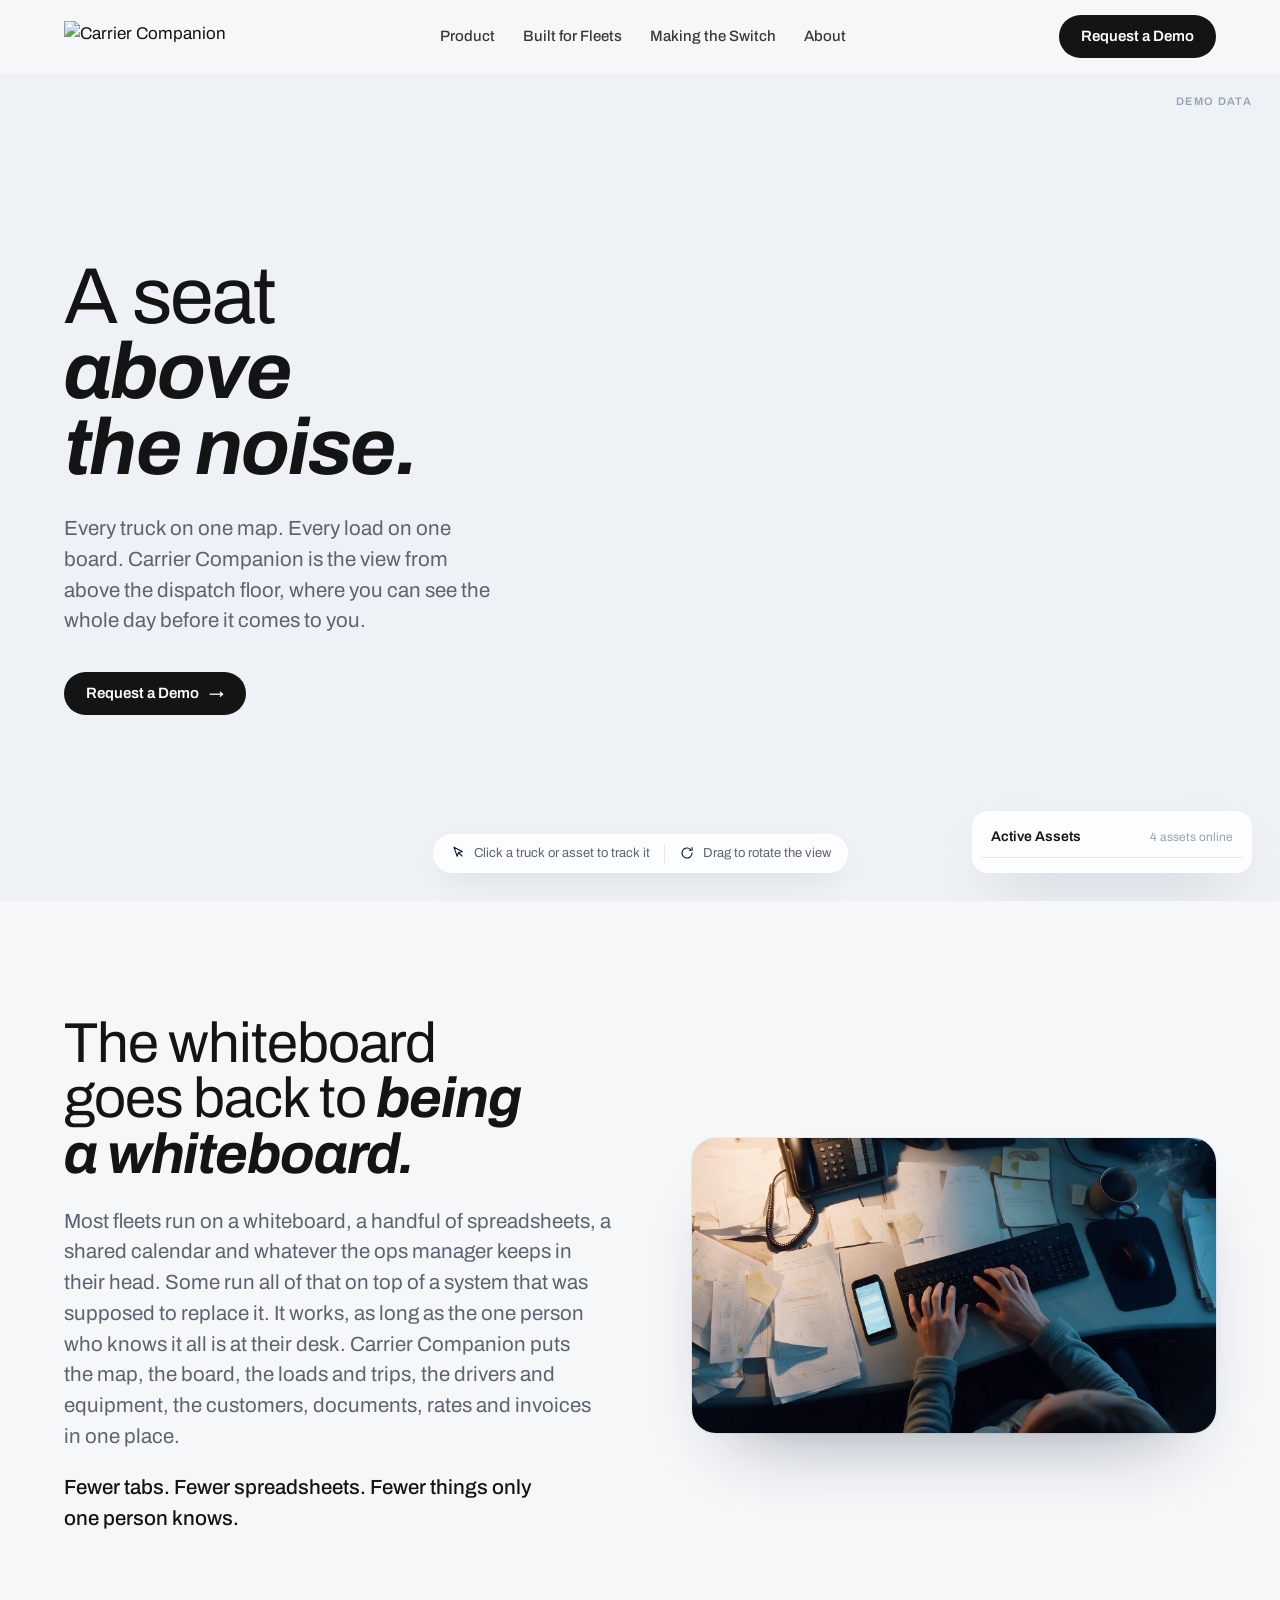
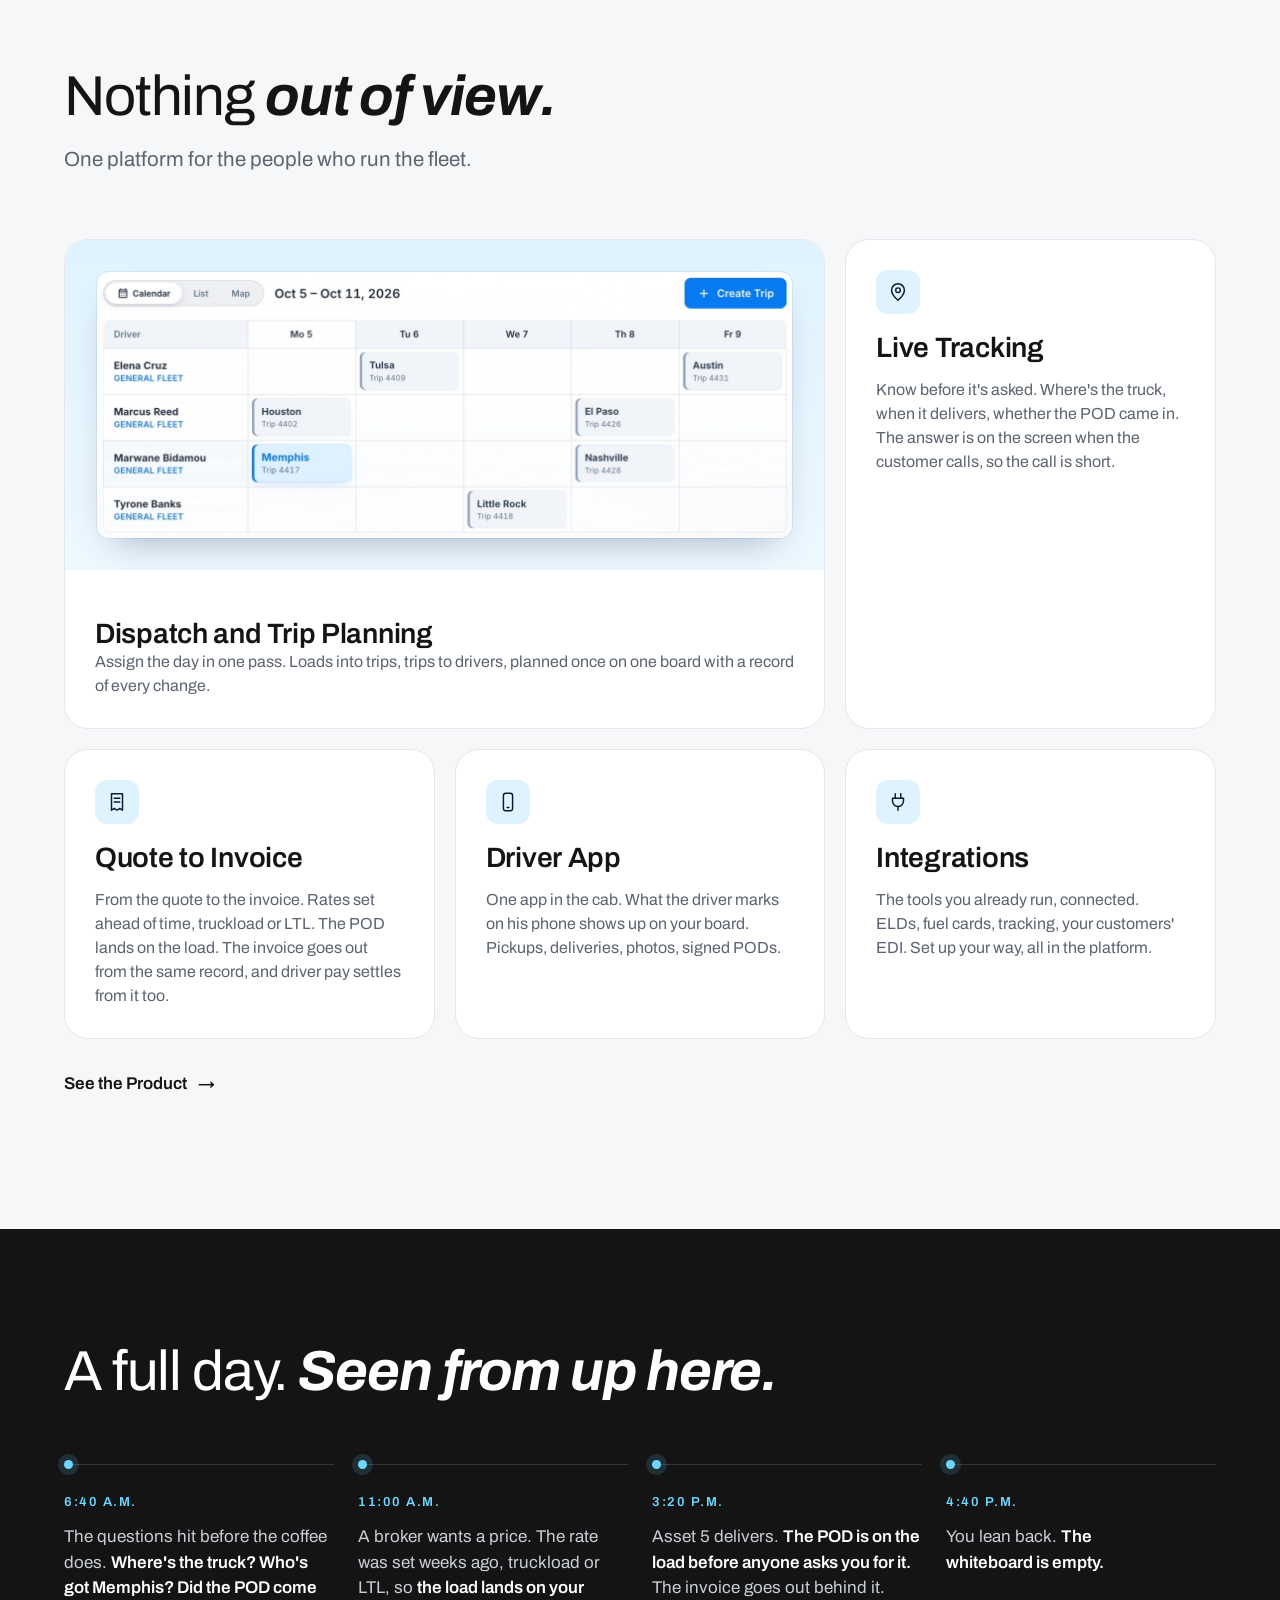
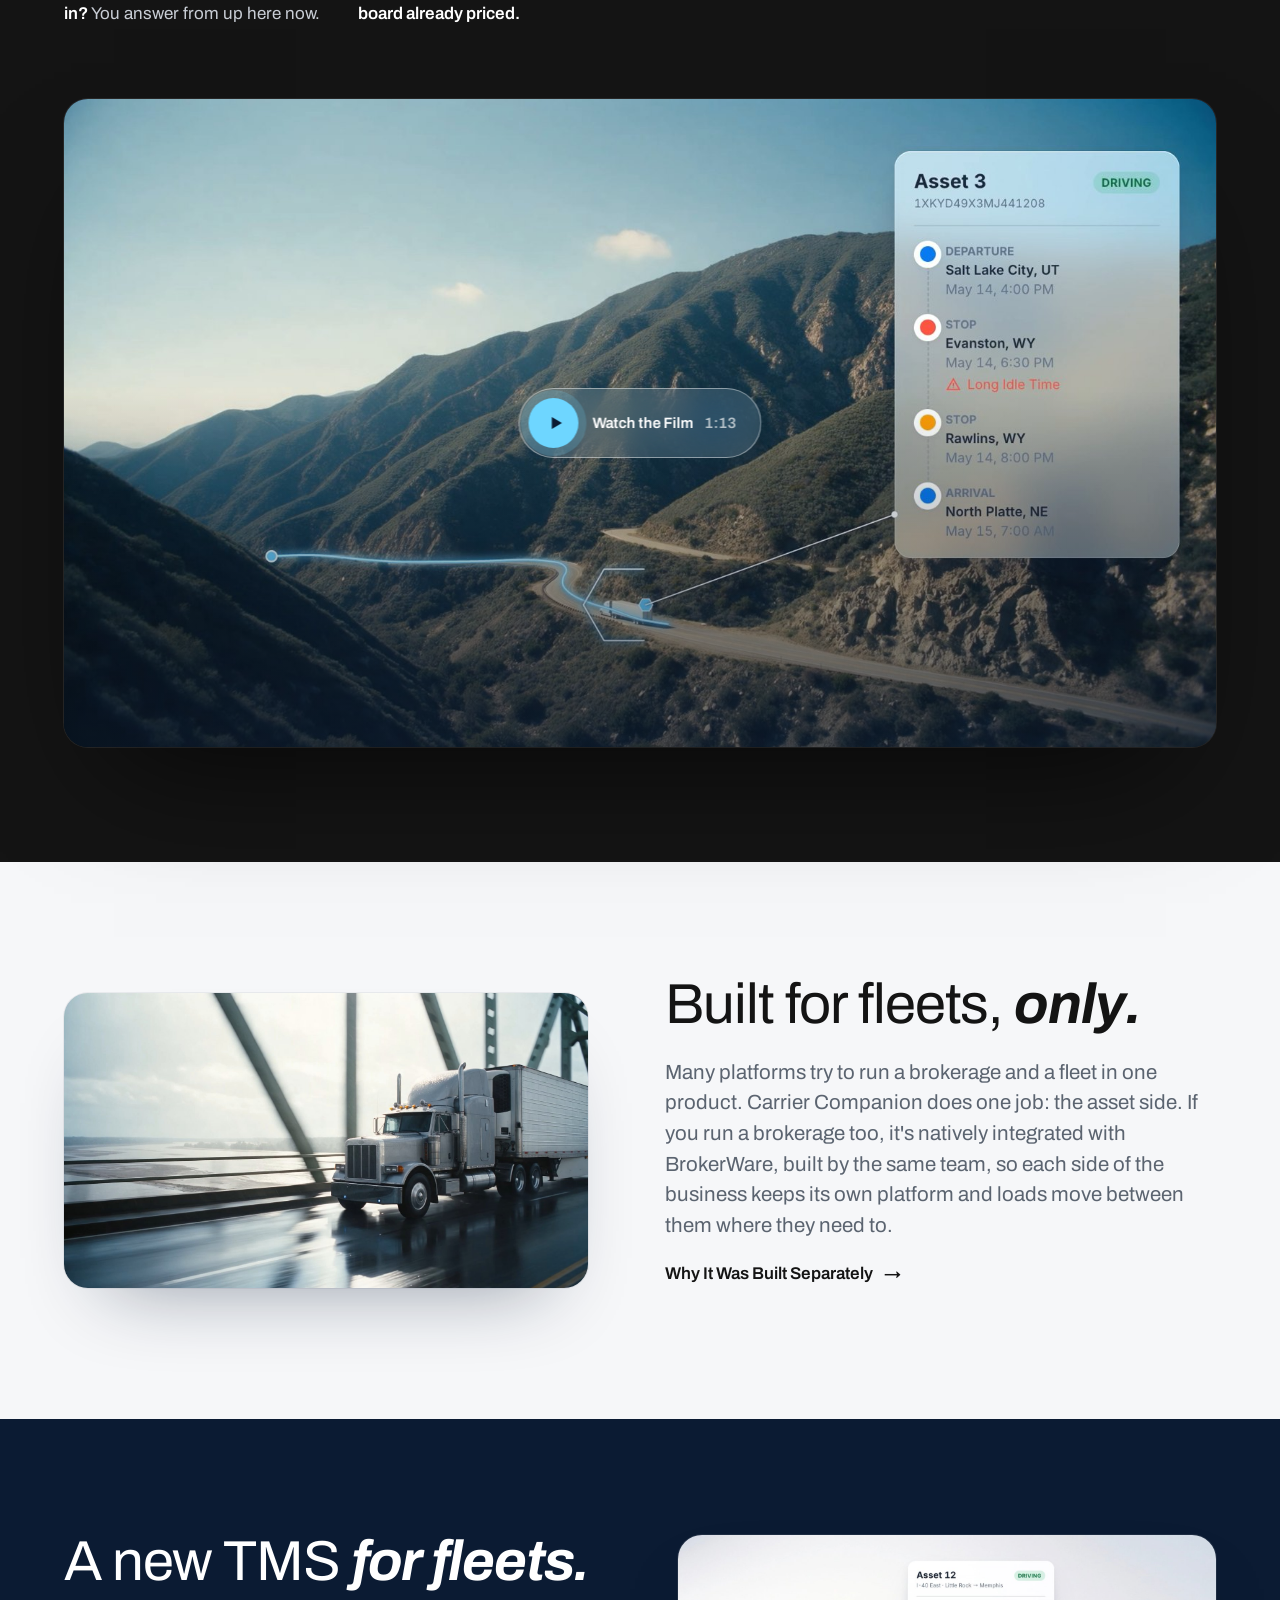
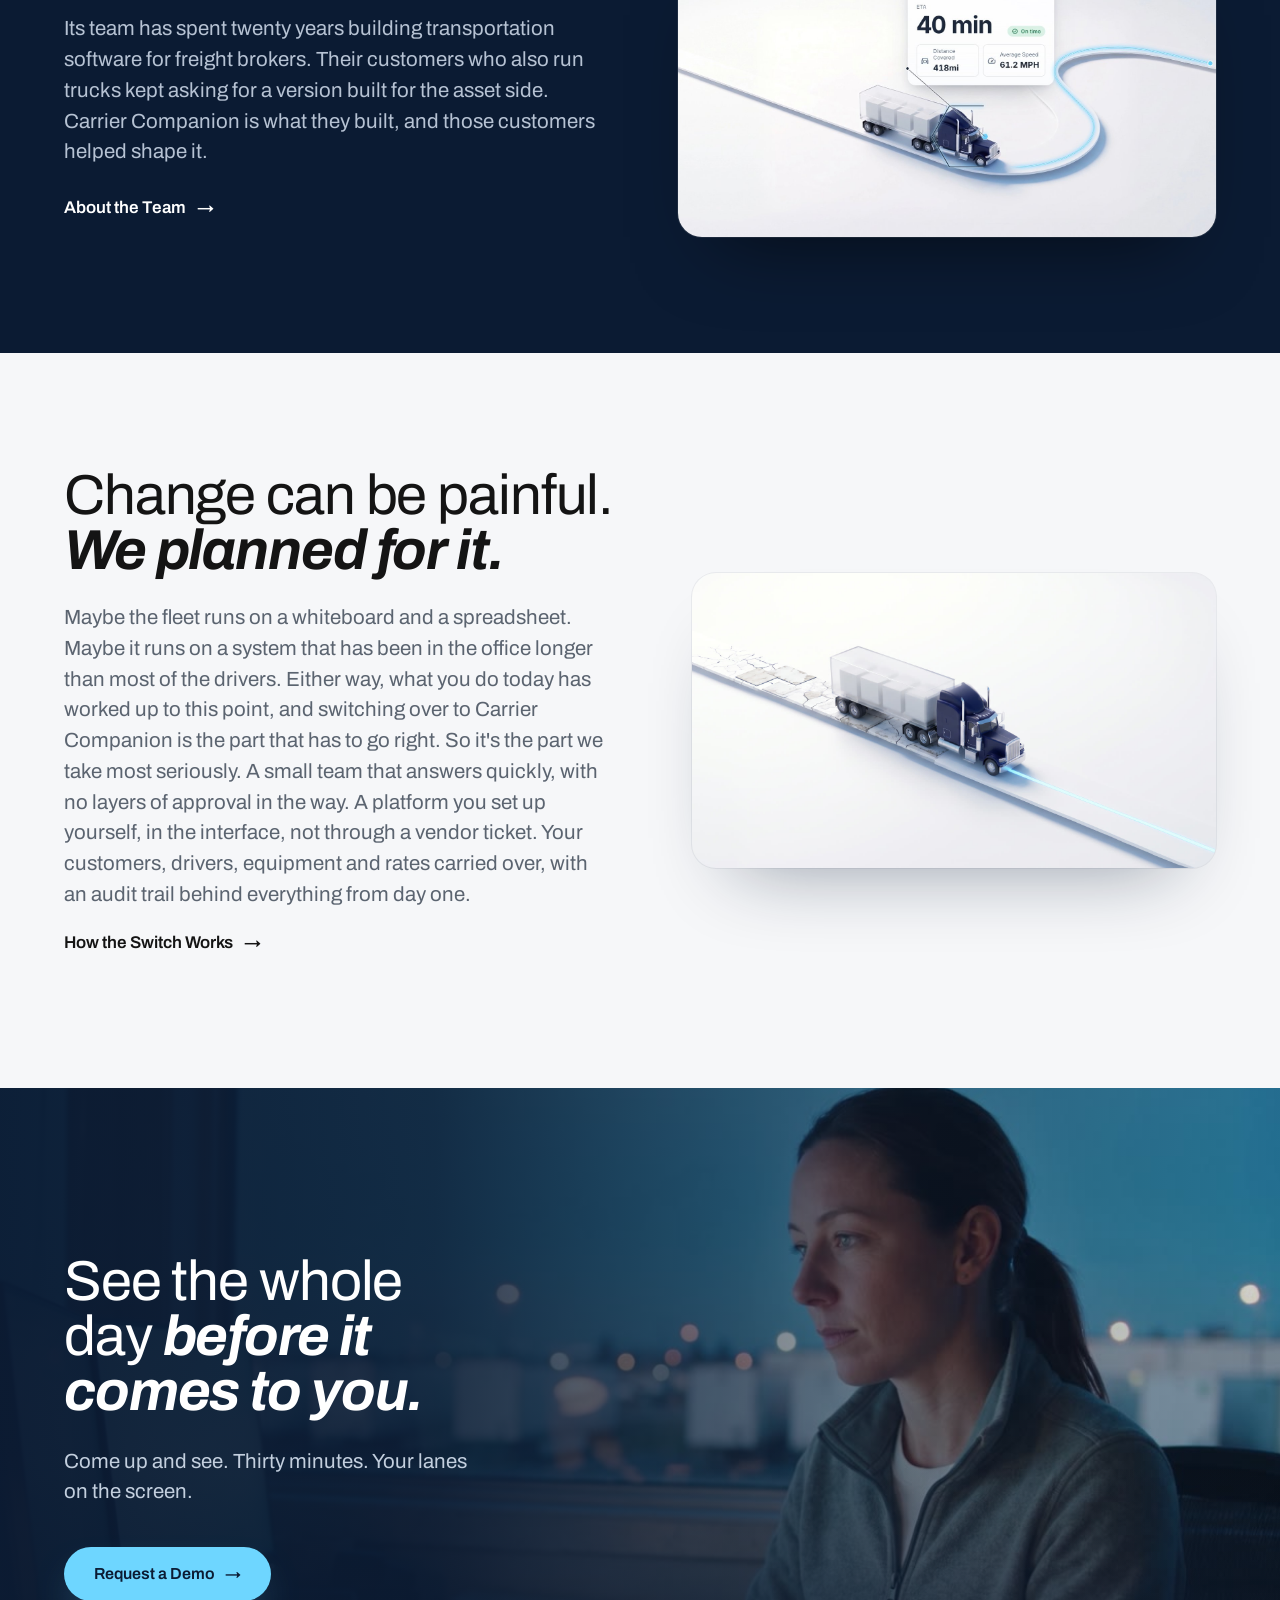
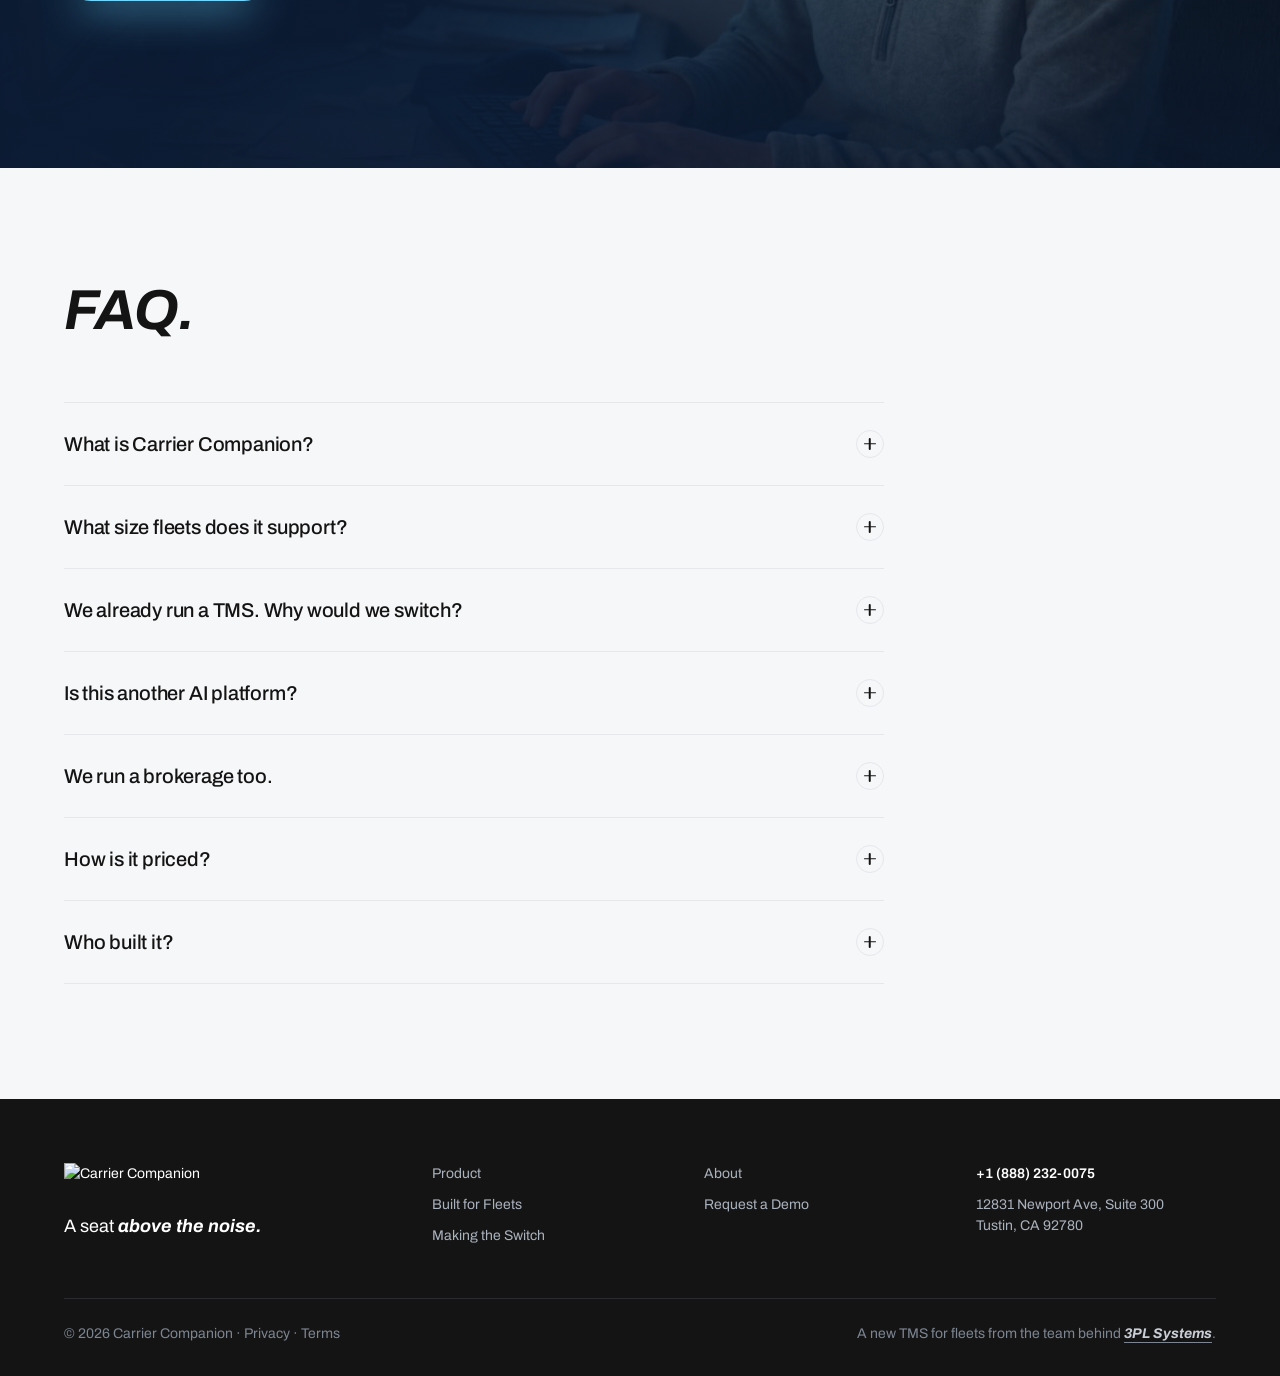
==== index.html @ 0b1e4ff3 "Footer phone: +1 (888) 232-0075 Co-Authored-By: Claude Opus 5.5 <noreply@anthropic.com>" ====
<!doctype html>
<html lang="en">
<head>
<meta charset="utf-8">
<meta name="viewport" content="width=device-width,initial-scale=1">
<title>Carrier Companion - A seat above the noise</title>
<meta name="description" content="A transportation management system built for fleets. Every truck on one map, every load on one board.">
<link rel="icon" href="assets/mark.svg" type="image/svg+xml">
<link rel="preconnect" href="https://fonts.googleapis.com"><link rel="preconnect" href="https://fonts.gstatic.com" crossorigin>
<link href="https://fonts.googleapis.com/css2?family=Archivo:ital,wght@0,400;0,500;0,600;0,700;1,600;1,700&display=swap" rel="stylesheet">
<link rel="stylesheet" href="css/site.css?v=20261028b">
<link rel="stylesheet" href="css/tower-view.css?v=20261020c">
<script type="importmap">
{ "imports": {
  "three": "https://cdn.jsdelivr.net/npm/three@0.170.0/build/three.module.js",
  "three/addons/": "https://cdn.jsdelivr.net/npm/three@0.170.0/examples/jsm/"
} }
</script>
<meta property="og:title" content="Carrier Companion - A seat above the noise"><meta property="og:description" content="A transportation management system built for fleets. Every truck on one map, every load on one board.">
<meta property="og:type" content="website"><meta property="og:site_name" content="Carrier Companion"><meta property="og:url" content="https://www.carriercompanion.com/"><meta property="og:image" content="https://www.carriercompanion.com/assets/img/og-image.png"><meta property="og:image:width" content="1200"><meta property="og:image:height" content="630"><meta property="og:image:alt" content="Carrier Companion">
<meta name="twitter:card" content="summary_large_image"><meta name="twitter:title" content="Carrier Companion - A seat above the noise"><meta name="twitter:description" content="A transportation management system built for fleets. Every truck on one map, every load on one board."><meta name="twitter:image" content="https://www.carriercompanion.com/assets/img/og-image.png">
</head>
<body>
<header class="nav">
  <div class="container nav-inner">
    <a class="brand" href="./" aria-label="Carrier Companion home"><img src="assets/logo-light.svg" alt="Carrier Companion"></a>
    <nav class="nav-links" aria-label="Primary">
      <a href="product">Product</a>
      <a href="built-for-fleets">Built for Fleets</a>
      <a href="switch">Making the Switch</a>
      <a href="about">About</a>
    </nav>
    <div class="nav-cta">
      <a class="btn btn-primary" href="demo">Request a Demo</a>
      <button class="nav-toggle" aria-label="Menu" aria-expanded="false"><span></span><span></span><span></span></button>
    </div>
  </div>
</header>
<main>

<section class="tv-hero" id="tv-hero">
  <div class="tv-stage" id="tv-stage" aria-hidden="true">
    <canvas id="tv-canvas"></canvas>
    <div class="tv-fallback" id="tv-fallback" hidden><img src="assets/img/film/route-truck.jpg" alt=""></div>
  </div>

  <div class="tv-copy">
    <div class="container">
      <h1>A seat <em>above the noise.</em></h1>
      <p class="lede">Every truck on one map. Every load on one board. Carrier Companion is the view from above the dispatch floor, where you can see the whole day before it comes to you.</p>
      <div class="hero-actions">
        <a class="btn btn-primary" href="demo">Request a Demo <span class="arrow">→</span></a>
      </div>
    </div>
  </div>

  <aside class="tv-assets" id="tv-assets" aria-label="Active assets">
    <div class="tv-assets-head"><b>Active Assets</b><span id="tv-online">4 assets online</span></div>
    <ul id="tv-asset-list"></ul>
  </aside>

  <div class="tv-card" id="tv-card" hidden role="dialog" aria-live="polite">
    <button class="tv-close" id="tv-close" aria-label="Close">×</button>
    <div class="tv-card-head"><span class="tv-asset" id="c-asset"></span><span class="tv-pill" id="c-pill"></span></div>
    <div class="tv-trip" id="c-trip"></div>
    <div class="tv-route">
      <div class="tv-stop"><i></i><span id="c-from"></span></div>
      <div class="tv-bar"><span id="c-bar"></span></div>
      <div class="tv-stop end"><i></i><span id="c-to"></span></div>
    </div>
    <dl class="tv-grid">
      <div><dt>ETA</dt><dd id="c-eta"></dd></div>
      <div><dt>Driver</dt><dd id="c-driver"></dd></div>
      <div><dt>Remaining</dt><dd id="c-rem"></dd></div>
      <div><dt>Avg speed</dt><dd id="c-speed"></dd></div>
    </dl>
    <div class="tv-note" id="c-note"></div>
  </div>

  <div class="tv-hint" id="tv-hint" aria-hidden="true">
    <span class="tv-hint-item" data-hint="track">
      <svg viewBox="0 0 24 24" width="16" height="16"><path d="M6 3.5l12.5 6.2-5.6 1.6-2.1 5.5z" fill="none" stroke="currentColor" stroke-width="1.7" stroke-linejoin="round"/><path d="M12.9 11.3l5.2 5.2" stroke="currentColor" stroke-width="1.7" stroke-linecap="round"/></svg>
      <span id="tv-hint-track">Click a truck or asset to track it</span>
    </span>
    <span class="tv-hint-item" data-hint="rotate">
      <svg viewBox="0 0 24 24" width="16" height="16"><path d="M19.5 12a7.5 7.5 0 1 1-2.2-5.3" fill="none" stroke="currentColor" stroke-width="1.7" stroke-linecap="round"/><path d="M19.6 3.8v4.1h-4.1" fill="none" stroke="currentColor" stroke-width="1.7" stroke-linecap="round" stroke-linejoin="round"/></svg>
      <span>Drag to rotate the view</span>
    </span>
  </div>
  <div class="tv-demo">Demo data</div>
</section>

<section class="section">
  <div class="container split reveal">
    <div>
      <h2>The whiteboard goes back to <em>being a whiteboard.</em></h2>
      <p class="lede" style="margin-top:24px">Most fleets run on a whiteboard, a handful of spreadsheets, a shared calendar and whatever the ops manager keeps in their head. Some run all of that on top of a system that was supposed to replace it. It works, as long as the one person who knows it all is at their desk. Carrier Companion puts the map, the board, the loads and trips, the drivers and equipment, the customers, documents, rates and invoices in one place.</p>
      <p class="lede" style="color:var(--ink);font-weight:500">Fewer tabs. Fewer spreadsheets. Fewer things only one person knows.</p>
    </div>
    <div class="media"><img class="pic" src="assets/img/film/desk-overhead.jpg" alt="From above: the dispatcher's desk covered in printouts and sticky notes, phone beside the keyboard" loading="lazy" style="aspect-ratio:16/9"></div>
  </div>
</section>

<section class="section" style="padding-top:0">
  <div class="container">
    <div class="section-head reveal">
      <h2>Nothing <em>out of view.</em></h2>
      <p class="lede">One platform for the people who run the fleet.</p>
    </div>
    <div class="cards reveal">
      <article class="card visual span-2">
        <div class="shot"><img src="assets/img/film/calendar-panel.jpg?v=20261020b" width="1400" height="536" alt="The Carrier Companion dispatch board: drivers down the side, trips across the week" loading="lazy"></div>
        <div class="body"><h3>Dispatch and Trip Planning</h3><p>Assign the day in one pass. Loads into trips, trips to drivers, planned once on one board with a record of every change.</p></div>
      </article>
      <article class="card"><div class="icon"><svg viewBox="0 0 24 24" fill="none" stroke="currentColor" stroke-width="1.6" stroke-linecap="round" stroke-linejoin="round"><path d="M12 21s7-6.2 7-11a7 7 0 1 0-14 0c0 4.8 7 11 7 11z"/><circle cx="12" cy="10" r="2.5"/></svg></div><h3>Live Tracking</h3><p>Know before it's asked. Where's the truck, when it delivers, whether the POD came in. The answer is on the screen when the customer calls, so the call is short.</p></article>
      <article class="card"><div class="icon"><svg viewBox="0 0 24 24" fill="none" stroke="currentColor" stroke-width="1.6" stroke-linecap="round" stroke-linejoin="round"><path d="M6 3h12v18l-3-2-3 2-3-2-3 2z"/><path d="M9 8h6M9 12h6"/></svg></div><h3>Quote to Invoice</h3><p>From the quote to the invoice. Rates set ahead of time, truckload or LTL. The POD lands on the load. The invoice goes out from the same record, and driver pay settles from it too.</p></article>
      <article class="card"><div class="icon"><svg viewBox="0 0 24 24" fill="none" stroke="currentColor" stroke-width="1.6" stroke-linecap="round" stroke-linejoin="round"><rect x="7" y="2.5" width="10" height="19" rx="2.5"/><path d="M11 18h2"/></svg></div><h3>Driver App</h3><p>One app in the cab. What the driver marks on his phone shows up on your board. Pickups, deliveries, photos, signed PODs.</p></article>
      <article class="card"><div class="icon"><svg viewBox="0 0 24 24" fill="none" stroke="currentColor" stroke-width="1.6" stroke-linecap="round" stroke-linejoin="round"><path d="M9 3v5M15 3v5M6 8h12v3a6 6 0 0 1-12 0z"/><path d="M12 17v4"/></svg></div><h3>Integrations</h3><p>The tools you already run, connected. ELDs, fuel cards, tracking, your customers' EDI. Set up your way, all in the platform.</p></article>
    </div>
    <p style="margin-top:32px"><a class="link" href="product">See the Product <span class="arrow">→</span></a></p>
  </div>
</section>

<section class="section dark">
  <div class="container">
    <div class="section-head reveal">
      <h2>A full day. <em>Seen from up here.</em></h2>
    </div>
    <div class="timeline reveal">
      <div class="tick"><div class="t">6:40 a.m.</div><p>The questions hit before the coffee does. <b>Where's the truck? Who's got Memphis? Did the POD come in?</b> You answer from up here now.</p></div>
      <div class="tick"><div class="t">11:00 a.m.</div><p>A broker wants a price. The rate was set weeks ago, truckload or LTL, so <b>the load lands on your board already priced.</b></p></div>
      <div class="tick"><div class="t">3:20 p.m.</div><p>Asset 5 delivers. <b>The POD is on the load before anyone asks you for it.</b> The invoice goes out behind it.</p></div>
      <div class="tick"><div class="t">4:40 p.m.</div><p>You lean back. <b>The whiteboard is empty.</b></p></div>
    </div>
    <div class="media reveal" style="margin-top:56px"><div class="theater" data-theater>
      <video class="film" preload="none" playsinline poster="assets/video/carrier-companion-film-poster.jpg?v=20261020d" aria-label="Carrier Companion brand film"><source src="assets/video/carrier-companion-film.mp4?v=261021" type="video/mp4"></video>
      <button class="theater-play" type="button" aria-label="Play the film"><span class="tp-icon" aria-hidden="true"><svg viewBox="0 0 24 24" width="22" height="22"><path d="M8 5.5v13l11-6.5z" fill="currentColor"/></svg></span><span class="tp-label">Watch the Film <i>1:13</i></span></button>
    </div></div>
  </div>
</section>

<section class="section">
  <div class="container split reverse reveal">
    <div>
      <h2>Built for fleets, <em>only.</em></h2>
      <p class="lede" style="margin-top:24px">Many platforms try to run a brokerage and a fleet in one product. Carrier Companion does one job: the asset side. If you run a brokerage too, it's natively integrated with BrokerWare, built by the same team, so each side of the business keeps its own platform and loads move between them where they need to.</p>
      <p><a class="link" href="built-for-fleets">Why It Was Built Separately <span class="arrow">→</span></a></p>
    </div>
    <div class="media"><img class="pic" src="assets/img/film/bridge.jpg" alt="A white semi truck crossing a steel bridge in morning light" loading="lazy" style="aspect-ratio:16/9"></div>
  </div>
</section>

<section class="section navy">
  <div class="container lineage reveal">
    <div>
      <h2>A new TMS <em>for fleets.</em></h2>
      <p class="lede" style="margin-top:24px">Its team has spent twenty years building transportation software for freight brokers. Their customers who also run trucks kept asking for a version built for the asset side. Carrier Companion is what they built, and those customers helped shape it.</p>
      <p style="margin-top:28px"><a class="link" href="about">About the Team <span class="arrow">→</span></a></p>
    </div>
    <div class="media"><img class="pic" src="assets/img/film/asset-eta.jpg" alt="A navy truck on a glowing route with its live ETA card" loading="lazy" style="aspect-ratio:16/9"></div>
  </div>
</section>

<section class="section">
  <div class="container split reveal">
    <div>
      <h2>Change can be painful. <em>We planned for it.</em></h2>
      <p class="lede" style="margin-top:24px">Maybe the fleet runs on a whiteboard and a spreadsheet. Maybe it runs on a system that has been in the office longer than most of the drivers. Either way, what you do today has worked up to this point, and switching over to Carrier Companion is the part that has to go right. So it's the part we take most seriously. A small team that answers quickly, with no layers of approval in the way. A platform you set up yourself, in the interface, not through a vendor ticket. Your customers, drivers, equipment and rates carried over, with an audit trail behind everything from day one.</p>
      <p><a class="link" href="switch">How the Switch Works <span class="arrow">→</span></a></p>
    </div>
    <div class="media"><img class="pic" src="assets/img/gen/road-switch.jpg" alt="A navy truck rolling off a cracked, patched road onto a smooth one with a glowing blue center line" loading="lazy" width="1600" height="900" style="aspect-ratio:16/9"></div>
  </div>
</section>

<section class="cta">
  <video class="cta-bg" autoplay muted loop playsinline preload="metadata" poster="assets/video/cta-loop.jpg" aria-hidden="true"><source src="assets/video/cta-loop.mp4" type="video/mp4"></video>
  <div class="container cta-inner reveal">
    <h2>See the whole day <em>before it comes to you.</em></h2>
    <p class="lede">Come up and see. Thirty minutes. Your lanes on the screen.</p>
    <div class="cta-actions">
      <a class="btn btn-sky btn-lg" href="demo">Request a Demo <span class="arrow">→</span></a>
    </div>
  </div>
</section>

<section class="section">
  <div class="container">
    <div class="section-head reveal">
      <h2><em>FAQ.</em></h2>
    </div>
    <div class="faq reveal">
      <details><summary>What is Carrier Companion? <span class="plus">+</span></summary><div class="a">A transportation management system for asset-based fleets, five trucks and up. It's built for the office side: dispatch, office managers, coordinators, planners. The map, the board, the loads and trips, drivers and equipment, customers, documents, rates and invoices, in one place.</div></details>
      <details><summary>What size fleets does it support? <span class="plus">+</span></summary><div class="a">From 5 trucks to 500 trucks. Carrier Companion is built to help you manage growth and simplify operations regardless of size.</div></details>
      <details><summary>We already run a TMS. Why would we switch? <span class="plus">+</span></summary><div class="a">Most fleets that talk to us do. The question is what the office does around it: the spreadsheets, the whiteboard, the report only one person can pull. If that list is long, that's the conversation worth having.</div></details>
      <details><summary>Is this another AI platform? <span class="plus">+</span></summary><div class="a">No. Where it helps, the platform is automated: matching available trucks to unassigned loads and pricing the match from your own rates.</div></details>
      <details><summary>We run a brokerage too. <span class="plus">+</span></summary><div class="a">Each division on its own tool. The brokerage on BrokerWare, the fleet on Carrier Companion, natively integrated where the data has to move. Same team builds both.</div></details>
      <details><summary>How is it priced? <span class="plus">+</span></summary><div class="a">By the trip, not by the seat. Add people to the office without adding to the bill. We'll walk through the numbers on the first call.</div></details>
      <details><summary>Who built it? <span class="plus">+</span></summary><div class="a">The team behind 3PL Systems. They've built transportation software for freight brokers for twenty years. Their customers who also run trucks asked for a version built for the asset side, and helped shape it.</div></details>
    </div>
  </div>
</section>

</main>
<footer class="footer">
  <div class="container">
    <div class="footer-grid">
      <div>
        <a class="brand" href="./" aria-label="Carrier Companion home"><img src="assets/logo-dark.svg" alt="Carrier Companion"></a>
        <p class="tag">A seat <em>above the noise.</em></p>
      </div>
      <div>
        <ul><li><a href="product">Product</a></li><li><a href="built-for-fleets">Built for Fleets</a></li><li><a href="switch">Making the Switch</a></li></ul>
      </div>
      <div>
        <ul><li><a href="about">About</a></li><li><a href="demo">Request a Demo</a></li></ul>
      </div>
      <div>
        <ul><li><a href="tel:+18882320075">+1 (888) 232-0075</a></li><li>12831 Newport Ave, Suite 300<br>Tustin, CA 92780</li></ul>
      </div>
    </div>
    <div class="footer-bottom">
      <div>© 2026 Carrier Companion · <a href="#">Privacy</a> · <a href="#">Terms</a></div>
      <div class="hallmark">A new TMS for fleets from the team behind <a href="https://3plsystems.com" target="_blank" rel="noopener"><b>3PL Systems</b></a>.</div>
    </div>
  </div>
</footer>
<script type="module" src="js/tower-view.js?v=20261020c"></script>
<script src="js/site.js?v=20261020c"></script>
</body>
</html>
---- css/site.css ----
/* Carrier Companion — site styles. Built by hand at Champion Digital Media. */
:root{
  --ink:#141414; --navy:#0b1b33; --navy-2:#10243f; --sky:#6ed6ff; --sky-deep:#38bdf8; --ice:#dff3ff;
  --paper:#f6f7f9; --white:#ffffff; --line:#e5e7eb; --mute:#94a3b8; --text:#393939; --text-2:#5b6470;
  --radius:16px; --radius-lg:24px; --max:1200px; --gutter:24px;
  --font:"Archivo","Inter",-apple-system,BlinkMacSystemFont,"Segoe UI",Roboto,Helvetica,Arial,sans-serif;
  --shadow-card:0 1px 2px rgba(11,27,51,.06),0 24px 48px -24px rgba(11,27,51,.25);
  --shadow-glass:0 1px 0 rgba(255,255,255,.6) inset,0 20px 50px -20px rgba(11,27,51,.35);
}
*{box-sizing:border-box}
html{scroll-behavior:smooth;-webkit-text-size-adjust:100%}
body{margin:0;font-family:var(--font);color:var(--text);background:var(--paper);line-height:1.5;font-size:17px;-webkit-font-smoothing:antialiased}
img,video{max-width:100%;display:block}
a{color:inherit;text-decoration:none}
::selection{background:var(--sky);color:var(--navy)}
.container{max-width:var(--max);margin:0 auto;padding:0 var(--gutter)}
.sr-only{position:absolute;width:1px;height:1px;overflow:hidden;clip:rect(0 0 0 0)}

/* Type */
h1,h2,h3,h4{margin:0;font-weight:400;letter-spacing:-.02em;color:var(--ink)}
h1{font-size:clamp(44px,6.2vw,92px);line-height:.95}
h2{font-size:clamp(34px,4.4vw,64px);line-height:.98}
h3{font-size:clamp(22px,2.2vw,28px);line-height:1.15;font-weight:600;letter-spacing:-.01em}
h1 em,h2 em,h3 em,.em{font-style:italic;font-weight:700}
.eyebrow{display:inline-block;font-size:12px;font-weight:600;letter-spacing:.14em;text-transform:uppercase;color:var(--sky-deep);margin-bottom:20px}
.lede{font-size:clamp(18px,1.6vw,22px);line-height:1.5;color:var(--text-2);max-width:640px}
p{margin:0 0 1em}
.dark{background:var(--ink);color:#c9ced6}
.dark h1,.dark h2,.dark h3{color:var(--white)}
.dark .lede,.dark p{color:#aab2bd}
.dark .eyebrow{color:var(--sky)}
.navy{background:var(--navy);color:#c9d3e2}
.navy h1,.navy h2,.navy h3{color:var(--white)}
.navy .lede,.navy p{color:#b6c2d3}
.navy .eyebrow{color:var(--sky)}

/* Buttons */
.btn{display:inline-flex;align-items:center;gap:10px;padding:14px 22px;border:0;-webkit-appearance:none;appearance:none;font-family:inherit;cursor:pointer;border-radius:999px;font-weight:600;font-size:15px;line-height:1;transition:transform .2s ease,background .2s ease,color .2s ease,box-shadow .2s ease;white-space:nowrap}
.btn:hover{transform:translateY(-1px)}
.btn-primary{background:var(--ink);color:var(--white)}
.btn-primary:hover{background:var(--sky);color:var(--navy)}
.btn-sky{background:var(--sky);color:var(--navy)}
.btn-sky:hover{background:var(--white);color:var(--navy)}
.btn-ghost{background:transparent;color:var(--ink);box-shadow:inset 0 0 0 1px var(--line)}
.btn-ghost:hover{box-shadow:inset 0 0 0 2px var(--sky);color:var(--navy)}
.dark .btn-ghost,.navy .btn-ghost{color:var(--white);box-shadow:inset 0 0 0 1px rgba(255,255,255,.25)}
.dark .btn-ghost:hover,.navy .btn-ghost:hover{box-shadow:inset 0 0 0 2px var(--sky);color:var(--sky)}
.btn .arrow{transition:transform .2s ease}
.btn:hover .arrow{transform:translateX(3px)}
a.ext{color:inherit;text-decoration:underline;text-decoration-color:rgba(110,214,255,.7);text-decoration-thickness:1px;text-underline-offset:3px;transition:color .2s ease}
a.ext:hover{color:var(--sky-deep)}
.link{font-weight:600;color:var(--ink);display:inline-flex;align-items:center;gap:8px}
.link:hover{color:var(--sky-deep)}
.link:hover .arrow{transform:translateX(3px)}
.link .arrow{transition:transform .2s ease}
.dark .link,.navy .link{color:var(--white)}

/* Nav */
.nav{position:sticky;top:0;z-index:50;backdrop-filter:saturate(180%) blur(14px);-webkit-backdrop-filter:saturate(180%) blur(14px);background:rgba(246,247,249,.75);border-bottom:1px solid transparent;transition:border-color .3s ease,background .3s ease}
.nav.is-scrolled{border-bottom-color:var(--line)}
.nav-inner{display:flex;align-items:center;justify-content:space-between;height:72px;gap:24px}
.brand{display:flex;align-items:center;color:var(--ink)}
.brand img{height:30px;width:auto;display:block}
.footer .brand img{height:34px}
.nav-links{display:flex;gap:28px;align-items:center;font-size:15px;font-weight:500;color:var(--text)}
.nav-links a{position:relative;padding:6px 0}
.nav-links a::after{content:"";position:absolute;left:0;right:0;bottom:0;height:2px;background:var(--sky);transform:scaleX(0);transform-origin:left;transition:transform .25s ease}
.nav-links a:hover::after,.nav-links a[aria-current="page"]::after{transform:scaleX(1)}
.nav-cta{display:flex;align-items:center;gap:12px}
.nav-toggle{display:none;background:none;border:0;padding:8px;cursor:pointer}
.nav-toggle span{display:block;width:22px;height:2px;background:var(--ink);margin:5px 0;transition:transform .25s ease,opacity .25s ease}
@media (max-width:900px){
  .nav-links{display:none;position:absolute;left:0;right:0;top:72px;background:var(--paper);flex-direction:column;align-items:flex-start;padding:16px 24px 24px;gap:6px;border-bottom:1px solid var(--line)}
  .nav-links a{font-size:18px;padding:10px 0}
  .nav.open .nav-links{display:flex}
  .nav-toggle{display:block}
  .nav.open .nav-toggle span:nth-child(1){transform:translateY(7px) rotate(45deg)}
  .nav.open .nav-toggle span:nth-child(2){opacity:0}
  .nav.open .nav-toggle span:nth-child(3){transform:translateY(-7px) rotate(-45deg)}
  .nav-cta .btn-ghost{display:none}
}

/* Sections */
.section{padding:clamp(72px,9vw,128px) 0}
.section-tight{padding:clamp(56px,7vw,96px) 0}
.section-head{max-width:820px;margin-bottom:clamp(40px,5vw,64px)}
.section-head .lede{margin-top:20px}
.split{display:grid;grid-template-columns:1.05fr 1fr;gap:clamp(32px,6vw,96px);align-items:center}
.split.reverse{grid-template-columns:1fr 1.05fr}
.split.reverse .media{order:-1}
@media (max-width:900px){.split,.split.reverse{grid-template-columns:1fr}.split.reverse .media{order:0}}
.media{position:relative}
.media img{width:100%;height:auto;border-radius:var(--radius-lg);object-fit:cover}
.media.tall img{aspect-ratio:4/5}
.media.wide img{aspect-ratio:16/10}
.media .photo-caption{position:absolute;left:20px;bottom:18px;font-size:12px;letter-spacing:.1em;text-transform:uppercase;color:rgba(255,255,255,.85);font-weight:600}

/* Hero */
.hero{padding:clamp(48px,7vw,96px) 0 0;overflow:hidden;position:relative}
.hero-grid{display:grid;grid-template-columns:1.1fr 1fr;gap:clamp(32px,5vw,72px);align-items:center}
@media (max-width:960px){.hero-grid{grid-template-columns:1fr}}
.hero h1{max-width:12ch}
.hero .lede{margin:28px 0 36px}
.hero-actions{display:flex;gap:14px;align-items:center;flex-wrap:wrap}
.hero-stage{position:relative;aspect-ratio:1/1;min-width:0}
.hero-grid>*{min-width:0}
@media (min-width:961px){.hero-stage{min-height:420px}}
@media (max-width:640px){.hero-stage .g1{left:0;width:54%}.hero-stage .g2{right:0}.hero-stage .g3{display:none}.hero .lede{font-size:18px}}
.hero-stage .bg{position:absolute;inset:0;border-radius:var(--radius-lg);overflow:hidden}
.hero-stage .bg img{width:100%;height:100%;object-fit:cover}
.hero-stage .bg::after{content:"";position:absolute;inset:0;background:linear-gradient(180deg,rgba(11,27,51,0) 40%,rgba(11,27,51,.35) 100%)}
.glass{position:absolute;background:rgba(255,255,255,.86);backdrop-filter:blur(18px);-webkit-backdrop-filter:blur(18px);border:1px solid rgba(255,255,255,.7);border-radius:14px;box-shadow:var(--shadow-glass);overflow:hidden}
.glass img{display:block;width:100%;height:auto}
.glass.card{padding:16px 18px;min-width:220px}
.glass .k{font-size:11px;font-weight:600;letter-spacing:.12em;text-transform:uppercase;color:var(--mute);margin-bottom:6px}
.glass .v{font-size:17px;font-weight:600;color:var(--navy);letter-spacing:-.01em}
.glass .ok{font-size:11px;font-weight:700;letter-spacing:.08em;text-transform:uppercase;color:#1f9a58;margin-top:6px}
.glass .warn{font-size:11px;font-weight:700;letter-spacing:.08em;text-transform:uppercase;color:#d97a16;margin-top:6px}
.glass .s{font-size:13px;color:var(--text-2);margin-top:4px}
.hero-stage .g1{left:-6%;top:12%;width:44%}
.hero-stage .g2{right:-10%;top:28%}
@media (max-width:1280px){.hero-stage .g2{right:-4%}}
.hero-stage .g3{left:14%;bottom:2.5%}
.float{animation:float 9s ease-in-out infinite}
.float.d2{animation-delay:-3s}
.float.d3{animation-delay:-6s}
@keyframes float{0%,100%{transform:translateY(0)}50%{transform:translateY(-8px)}}
@media (prefers-reduced-motion:reduce){.float{animation:none}}
.hero-strip{margin-top:clamp(48px,6vw,80px);border-top:1px solid var(--line);padding:22px 0;display:flex;gap:32px;justify-content:space-between;flex-wrap:wrap;font-size:13px;color:var(--mute);letter-spacing:.06em;text-transform:uppercase;font-weight:600}
.hero-strip span b{color:var(--ink);font-weight:600}

/* Cards */
.cards{display:grid;grid-template-columns:repeat(3,1fr);gap:20px}
.cards.two{grid-template-columns:repeat(2,1fr)}
@media (max-width:960px){.cards,.cards.two{grid-template-columns:1fr 1fr}}
@media (max-width:640px){.cards,.cards.two{grid-template-columns:1fr}}
.card{background:var(--white);border:1px solid var(--line);border-radius:var(--radius-lg);padding:30px;display:flex;flex-direction:column;gap:14px;transition:transform .25s ease,box-shadow .25s ease,border-color .25s ease}
.card:hover{transform:translateY(-3px);box-shadow:var(--shadow-card);border-color:var(--sky)}
.card .icon{width:44px;height:44px;border-radius:12px;background:var(--ice);display:grid;place-items:center;color:var(--navy)}
.card .icon svg{width:22px;height:22px}
.card h3{margin-top:4px}
.card p{margin:0;color:var(--text-2);font-size:16px}
.card.span-2{grid-column:span 2}
@media (max-width:640px){.card.span-2{grid-column:auto}}
.card.visual{padding:0;overflow:hidden}
.card.visual .body{padding:30px}
.card.visual .shot{background:var(--ice);padding:28px 28px 0;overflow:hidden;max-height:260px}
.card.visual .shot img{border-radius:12px 12px 0 0;box-shadow:0 -1px 0 rgba(255,255,255,.7) inset,0 12px 30px -12px rgba(11,27,51,.35)}
.dark .card{background:#1b1c1e;border-color:#2a2b2e}
.dark .card p{color:#aab2bd}
.dark .card .icon{background:#0f2a44;color:var(--sky)}

/* Day timeline */
.timeline{display:grid;grid-template-columns:repeat(4,1fr);gap:24px;position:relative}
@media (max-width:960px){.timeline{grid-template-columns:1fr 1fr}}
@media (max-width:560px){.timeline{grid-template-columns:1fr}}
.tick{position:relative;padding-top:28px;border-top:1px solid rgba(255,255,255,.14)}
.tick::before{content:"";position:absolute;top:-5px;left:0;width:9px;height:9px;border-radius:50%;background:var(--sky);box-shadow:0 0 0 6px rgba(110,214,255,.14)}
.tick .t{text-transform:uppercase;font-family:var(--font);font-variant-numeric:tabular-nums;font-size:13px;font-weight:600;letter-spacing:.12em;color:var(--sky);margin-bottom:12px}
.tick p{font-size:17px;line-height:1.5;color:#c9ced6}
.tick p b{color:var(--white);font-weight:600}

/* Feature list (product page) */
.feature{display:grid;grid-template-columns:1fr 1fr;gap:clamp(32px,6vw,96px);align-items:center;padding:clamp(40px,5vw,72px) 0;border-top:1px solid var(--line)}
.feature:first-of-type{border-top:0}
.feature:nth-child(even) .media{order:-1}
@media (max-width:900px){.feature{grid-template-columns:1fr}.feature:nth-child(even) .media{order:0}}
.feature .media img{aspect-ratio:4/3;border-radius:var(--radius-lg)}
.feature .num{display:inline-flex;align-items:center;padding:9px 16px;border-radius:999px;background:var(--ice);color:var(--navy);font-size:12px;font-weight:700;font-style:italic;text-transform:uppercase;letter-spacing:.08em;margin-bottom:20px;box-shadow:inset 0 0 0 1px rgba(56,189,248,.25)}
.feature h3{font-size:clamp(26px,2.8vw,36px);font-weight:400;letter-spacing:-.02em}
.feature h3 em{font-style:italic;font-weight:700}
.feature p{margin-top:16px;color:var(--text-2);font-size:17px;max-width:520px}

/* Statement band */
.band{padding:clamp(72px,10vw,140px) 0;text-align:center}
.band h2{max-width:16ch;margin:0 auto}
.band .lede{margin:24px auto 36px;max-width:520px}
.band .hallmark{margin-top:36px;font-size:12px;letter-spacing:.14em;text-transform:uppercase;color:var(--mute);font-weight:600}
.band .hallmark b{color:var(--white);font-style:italic}

/* FAQ */
.faq{max-width:820px}
.faq details{border-top:1px solid var(--line);padding:6px 0}
.faq details:last-child{border-bottom:1px solid var(--line)}
.faq summary{list-style:none;cursor:pointer;display:flex;justify-content:space-between;align-items:center;gap:24px;padding:20px 0;font-size:20px;font-weight:500;color:var(--ink);letter-spacing:-.01em}
.faq summary::-webkit-details-marker{display:none}
.faq summary .plus{width:28px;height:28px;border-radius:50%;border:1px solid var(--line);display:grid;place-items:center;flex:none;transition:transform .25s ease,background .25s ease}
.faq summary:hover .plus{border-color:var(--sky);color:var(--sky-deep)}
.faq details[open] summary .plus{transform:rotate(45deg);background:var(--sky);color:var(--navy);border-color:var(--sky)}
.faq summary .plus{position:relative;font-size:0;line-height:0}
.faq summary .plus::before,.faq summary .plus::after{content:"";position:absolute;left:50%;top:50%;width:12px;height:1.5px;border-radius:1px;background:currentColor;transform:translate(-50%,-50%)}
.faq summary .plus::after{transform:translate(-50%,-50%) rotate(90deg)}
.hallmark a{color:inherit;text-decoration:none;border-bottom:1px solid currentColor;padding-bottom:1px;transition:opacity .2s ease}
.hallmark a:hover{opacity:.7}
.faq .a{padding:0 0 22px;color:var(--text-2);font-size:17px;max-width:640px}

/* Quote/lineage */
.lineage{display:grid;grid-template-columns:1fr 1fr;gap:clamp(32px,6vw,96px);align-items:center}
@media (max-width:900px){.lineage{grid-template-columns:1fr}}
.stamp{display:inline-flex;align-items:center;gap:10px;padding:10px 16px;border-radius:999px;border:1px solid rgba(255,255,255,.18);font-size:12px;letter-spacing:.12em;text-transform:uppercase;font-weight:600;color:#c9d3e2}
.stamp b{color:var(--white);font-style:italic}
.stamp-logo{display:block;height:20px;width:auto;opacity:.95;transition:opacity .2s ease}
.stamp a:hover .stamp-logo{opacity:.7}

/* Footer */
.footer{background:var(--ink);color:#aab2bd;padding:64px 0 32px;font-size:14px}
.footer-grid{display:grid;grid-template-columns:1.4fr 1fr 1fr 1fr;gap:32px;padding-bottom:40px;border-bottom:1px solid #2a2b2e}
@media (max-width:800px){.footer-grid{grid-template-columns:1fr 1fr}}
@media (max-width:520px){.footer-grid{grid-template-columns:1fr}}
.footer .brand{color:var(--white)}
.footer .tag{margin-top:16px;color:var(--white);font-size:18px}
.footer .tag em{font-style:italic;font-weight:700}
.footer h4{color:var(--white);font-size:12px;letter-spacing:.14em;text-transform:uppercase;font-weight:600;margin-bottom:16px}
.footer ul{list-style:none;padding:0;margin:0;display:grid;gap:10px}
.footer a:hover{color:var(--white)}
.footer-bottom{display:flex;justify-content:space-between;gap:16px;flex-wrap:wrap;padding-top:24px;color:#7c8592}
.footer-bottom .hallmark b{color:#c9ced6;font-style:italic}
.footer-bottom .hallmark{text-align:right}
.lineage-logo{display:block;height:22px;width:auto;opacity:.75;margin:0 0 10px 0}
.lineage-logo.lg{height:34px;margin:0 0 24px 0;opacity:.9}
@media (max-width:800px){.footer-bottom .hallmark{text-align:left}.lineage-logo{margin-left:0}}

/* Page hero (secondary pages) */
.page-hero{padding:clamp(56px,8vw,112px) 0 clamp(40px,5vw,64px)}
.page-hero h1{max-width:14ch}
.page-hero .lede{margin-top:24px}
.page-hero.with-media .container{display:grid;grid-template-columns:minmax(0,1fr) minmax(0,1.1fr);gap:clamp(32px,5vw,72px);align-items:center}
.page-hero.with-media .pic{aspect-ratio:4/3;height:auto}
@media (max-width:900px){.page-hero.with-media .container{grid-template-columns:1fr}.page-hero.with-media .pic{aspect-ratio:16/10}}

/* Form */
.form{display:grid;gap:18px;max-width:640px}
.form label{display:grid;gap:8px;font-size:14px;font-weight:600;color:var(--ink)}
.form input,.form select,.form textarea{font:inherit;font-size:16px;padding:14px 16px;border:1px solid var(--line);border-radius:12px;background:var(--white);color:var(--ink);transition:border-color .2s ease,box-shadow .2s ease}
.form select{appearance:none;-webkit-appearance:none;padding-right:52px;cursor:pointer;background-image:url("data:image/svg+xml,%3Csvg xmlns='http://www.w3.org/2000/svg' width='14' height='14' viewBox='0 0 24 24' fill='none' stroke='%23475569' stroke-width='2' stroke-linecap='round' stroke-linejoin='round'%3E%3Cpath d='M6 9l6 6 6-6'/%3E%3C/svg%3E");background-repeat:no-repeat;background-position:right 20px center;background-size:16px}
.form textarea{resize:none}
.form{grid-template-columns:minmax(0,1fr)}.form label{min-width:0}.form input,.form select,.form textarea{width:100%;min-width:0;box-sizing:border-box;text-overflow:ellipsis}
.form .row{grid-template-columns:repeat(2,minmax(0,1fr))}
@media (max-width:560px){.form .row{grid-template-columns:minmax(0,1fr)}}
.form input:focus,.form select:focus,.form textarea:focus{outline:0;border-color:var(--sky-deep);box-shadow:0 0 0 4px rgba(56,189,248,.18)}
.form .row{display:grid;grid-template-columns:1fr 1fr;gap:18px}
@media (max-width:560px){.form .row{grid-template-columns:1fr}}
.form .note{font-size:14px;color:var(--mute)}
.form-done{display:none;padding:32px;border-radius:var(--radius-lg);background:var(--white);border:1px solid var(--line)}
.form-done.show{display:block}

/* Reveal */
.reveal{opacity:0;transform:translateY(18px);transition:opacity .7s ease,transform .7s ease}
.reveal.in{opacity:1;transform:none}
@media (prefers-reduced-motion:reduce){.reveal{opacity:1;transform:none;transition:none}}

/* Two-panel image compare (built for fleets) */
.panels{display:grid;grid-template-columns:1fr 1fr;gap:20px}
@media (max-width:800px){.panels{grid-template-columns:1fr}}
.panel{position:relative;border-radius:var(--radius-lg);overflow:hidden;background:var(--white);border:1px solid var(--line);min-height:360px;display:flex;flex-direction:column}
.panel .art{flex:1;min-height:220px;background:var(--ice);display:grid;place-items:center;overflow:hidden}
.panel .art img{width:100%;height:100%;object-fit:cover}
.panel .body{padding:26px 28px}
.panel .body h3{font-size:20px}
.panel .body p{margin:8px 0 0;font-size:15px;color:var(--text-2)}
.panel.sync::after{content:"";position:absolute;left:50%;top:0;bottom:0;width:1px}
.thread{position:relative;height:2px;background:linear-gradient(90deg,transparent,var(--sky),transparent);margin:8px auto 0;width:60%}
.thread::after{content:"";position:absolute;left:50%;top:-4px;width:10px;height:10px;border-radius:50%;background:var(--sky);transform:translateX(-50%);box-shadow:0 0 0 6px rgba(110,214,255,.18)}

/* Team placeholder */
.team{display:grid;grid-template-columns:repeat(4,1fr);gap:20px}
@media (max-width:900px){.team{grid-template-columns:1fr 1fr}}
.person{background:var(--white);border:1px solid var(--line);border-radius:var(--radius-lg);overflow:hidden}
.person .ph-box{aspect-ratio:1/1;background:#e9ecf1}
.person .b{padding:18px 20px}
.person .b b{display:block;color:var(--ink);font-weight:600}
.person .b span{font-size:14px;color:var(--mute)}

/* Placeholders (pre-launch: no final imagery yet) */
.ph{position:relative;width:100%;border-radius:var(--radius-lg);background:#e3e7ec;overflow:hidden;display:grid;place-items:center}
.ph::before,.ph::after{content:"";position:absolute;inset:0;background:linear-gradient(to top right,transparent calc(50% - .5px),rgba(20,20,20,.12) 50%,transparent calc(50% + .5px))}
.ph::after{background:linear-gradient(to top left,transparent calc(50% - .5px),rgba(20,20,20,.12) 50%,transparent calc(50% + .5px))}
.ph span{position:relative;z-index:1;font-size:12px;font-weight:600;letter-spacing:.14em;text-transform:uppercase;color:#7c8592;background:#e3e7ec;padding:6px 12px;border-radius:999px}
.ph-dark{background:#24262a}
.ph-dark::before{background:linear-gradient(to top right,transparent calc(50% - .5px),rgba(255,255,255,.1) 50%,transparent calc(50% + .5px))}
.ph-dark::after{background:linear-gradient(to top left,transparent calc(50% - .5px),rgba(255,255,255,.1) 50%,transparent calc(50% + .5px))}
.ph-dark span{background:#24262a;color:#8b939e}
.hero-stage .bg .ph{border-radius:0}
.glass .ph{background:#eef1f4}.glass .ph span{background:#eef1f4}

/* Linked cards and tags */
a.card{color:inherit;text-decoration:none}
a.num{text-decoration:none;transition:background .2s ease,box-shadow .2s ease}
a.num:hover{background:var(--sky);box-shadow:inset 0 0 0 1px var(--sky)}

/* Switch: two paths */
.paths{display:grid;grid-template-columns:1fr 1fr;gap:clamp(24px,5vw,72px)}
.paths .lede{max-width:none;margin:0}
.paths b{color:var(--ink);font-weight:600}
@media (max-width:800px){.paths{grid-template-columns:1fr}}

/* real images in former placeholder slots */
.pic{display:block;width:100%;max-width:100%;height:auto;object-fit:cover;border-radius:var(--radius-lg);background:#e9ecf1}
.film{display:block;width:100%;aspect-ratio:16/9;border-radius:var(--radius-lg);background:#0b1b33;object-fit:cover}

/* ===== Premium pass ===== */
/* Type: no widows, balanced headings */
h1,h2,h3,h4{text-wrap:balance}
p,.lede,.faq .a,figcaption,li{text-wrap:pretty}

/* Media: film-native 16:9, quiet hairline and a long soft shadow instead of hard edges */
.pic,.moment{display:block;width:100%;aspect-ratio:16/9;object-fit:cover;border-radius:var(--radius-lg);background:#e9ecf1;box-shadow:0 0 0 1px rgba(11,27,51,.06),0 40px 80px -44px rgba(11,27,51,.45)}
.navy .pic,.dark .pic{box-shadow:0 0 0 1px rgba(255,255,255,.08),0 40px 80px -40px rgba(0,0,0,.6)}
.feature{grid-template-columns:1fr 1.2fr}
.feature:nth-child(even){grid-template-columns:1.2fr 1fr}
@media (max-width:900px){.feature,.feature:nth-child(even){grid-template-columns:1fr}}
.feature .media img,.feature .media video{aspect-ratio:16/9}
.card.visual .shot{max-height:none;padding:32px;background:linear-gradient(180deg,var(--ice),#eef8ff)}
.card.visual .shot img{width:100%;height:auto;display:block;border-radius:12px;box-shadow:0 0 0 1px rgba(11,27,51,.06),0 18px 36px -18px rgba(11,27,51,.35)}
.panel{min-height:0}
.panel .art{flex:none;aspect-ratio:16/9;min-height:0}

/* Cinematic call to action */
.cta{position:relative;isolation:isolate;overflow:hidden;background:var(--navy);color:#c9d3e2;display:flex;align-items:center;min-height:clamp(540px,58vw,680px)}
.cta-bg{position:absolute;inset:0;width:100%;height:100%;object-fit:cover;z-index:-2;transform:scale(1.03)}
.cta::before{content:"";position:absolute;inset:0;z-index:-1;background:
  linear-gradient(90deg,rgba(11,27,51,.96) 0%,rgba(11,27,51,.86) 34%,rgba(11,27,51,.42) 68%,rgba(11,27,51,.18) 100%),
  linear-gradient(0deg,rgba(11,27,51,.7) 0%,rgba(11,27,51,0) 45%)}
.cta-inner{padding-block:clamp(88px,10vw,140px);width:100%}
.cta h2{color:var(--white);max-width:12ch}
.cta .lede{color:#c3cfde;margin:26px 0 40px;max-width:440px}
.cta-actions{display:flex;align-items:center;gap:22px;flex-wrap:wrap}
.btn-lg{padding:19px 30px;font-size:16px}
.cta .btn-sky{box-shadow:0 22px 44px -18px rgba(110,214,255,.75)}
.cta .btn-sky:hover{background:var(--white)}
.cta .hallmark{margin-top:64px;font-size:12px;letter-spacing:.14em;text-transform:uppercase;color:#8fa3bf;font-weight:600}
.cta .hallmark b{color:var(--white);font-style:italic}
@media (max-width:700px){.cta::before{background:linear-gradient(0deg,rgba(11,27,51,.97) 35%,rgba(11,27,51,.6) 100%)}.cta{align-items:flex-end}}

/* Film theater */
.theater{position:relative;border-radius:var(--radius-lg);overflow:hidden;background:#0b1b33;box-shadow:0 0 0 1px rgba(255,255,255,.08),0 60px 120px -50px rgba(0,0,0,.7)}
.theater .film{border-radius:0;display:block}
.theater::after{content:"";position:absolute;inset:0;pointer-events:none;background:linear-gradient(0deg,rgba(11,27,51,.6),rgba(11,27,51,0) 55%);transition:opacity .5s ease}
.theater-play{position:absolute;left:50%;top:50%;z-index:2;transform:translate(-50%,-50%);display:inline-flex;align-items:center;gap:14px;padding:9px 24px 9px 9px;border:1px solid rgba(255,255,255,.45);border-radius:999px;background:rgba(255,255,255,.14);backdrop-filter:blur(18px) saturate(160%);-webkit-backdrop-filter:blur(18px) saturate(160%);color:var(--white);font:600 15px/1 var(--font);cursor:pointer;transition:transform .3s ease,background .3s ease,opacity .3s ease}
.theater-play:hover,.theater-play:focus-visible{background:rgba(255,255,255,.24);transform:translate(-50%,-50%) scale(1.04);outline:none}
.tp-icon{width:50px;height:50px;border-radius:50%;background:var(--sky);color:var(--navy);display:grid;place-items:center;box-shadow:0 0 0 8px rgba(110,214,255,.18)}
.tp-icon svg{margin-left:3px}
.tp-icon{flex:none}.tp-label{white-space:nowrap}
@media (max-width:640px){.theater-play{gap:10px;padding:6px 16px 6px 6px}.tp-icon{width:38px;height:38px;box-shadow:0 0 0 5px rgba(110,214,255,.18)}.tp-icon svg{width:16px;height:16px}.tp-label{font-size:14px}}
.tp-label i{font-style:normal;color:rgba(255,255,255,.65);margin-left:8px;font-variant-numeric:tabular-nums}
.theater.playing::after,.theater.playing .theater-play{opacity:0;pointer-events:none}

/* Team */
.team{display:grid;grid-template-columns:repeat(6,1fr);gap:32px 20px}
@media (max-width:1100px){.team{grid-template-columns:repeat(4,1fr)}}
@media (max-width:640px){.team{grid-template-columns:repeat(2,1fr)}}
.person{margin:0;background:none;border:0;border-radius:0;overflow:visible}
.person img,.person .mono{display:block;width:100%;height:auto;aspect-ratio:1;border-radius:20px;object-fit:cover;background:#e9ecf1;filter:grayscale(1) contrast(1.05) brightness(1.03);transition:filter .45s ease}
.person:hover img{filter:none}
.person .mono{display:grid;place-items:center;background:linear-gradient(155deg,#1d3a63,var(--navy));color:var(--white);font-weight:600;font-size:clamp(22px,2.2vw,30px);letter-spacing:.03em;filter:none}
.person figcaption{padding:14px 2px 0}
.person figcaption b{display:block;color:var(--ink);font-weight:600;font-size:15px;line-height:1.3}
.person figcaption span{display:block;font-size:13px;color:var(--mute);line-height:1.4;margin-top:3px}
.team.leaders{grid-template-columns:repeat(2,minmax(0,260px));gap:32px}
.team.leaders .person figcaption{padding-top:18px}
.team.leaders .person figcaption b{font-size:18px}
.team.leaders .person figcaption span{font-size:15px}
@media (max-width:640px){.team.leaders{grid-template-columns:repeat(2,minmax(0,1fr));gap:20px}}

/* Footer contact */
.footer a[href^="tel"]{color:var(--white);font-weight:600}
---- css/tower-view.css ----
/* Tower View · Carrier Companion homepage hero */
.tv-hero{position:relative;height:calc(100vh - 72px);min-height:640px;max-height:1000px;overflow:hidden;overflow:clip;background:#EEF2F6} /* clip: off-screen dots/card can never scroll the hero */
.tv-stage{position:absolute;inset:0;overflow:hidden;overflow:clip}
.tv-stage canvas{display:block;width:100%;height:100%;outline:none;cursor:grab}
.tv-stage canvas.drag{cursor:grabbing}
.tv-stage canvas.hover{cursor:pointer}
.tv-fallback{position:absolute;inset:0}
.tv-fallback img{width:100%;height:100%;object-fit:cover}

.tv-copy{position:absolute;inset:0;pointer-events:none;display:flex;align-items:center}
.tv-copy::before{content:"";position:absolute;inset:0;background:linear-gradient(90deg,rgba(238,242,246,.96) 0%,rgba(238,242,246,.82) 26%,rgba(238,242,246,0) 46%)}
.tv-copy .container{position:relative;width:100%}
.tv-copy h1{max-width:9.5ch}
.tv-copy .lede{margin:28px 0 36px;max-width:440px}
.tv-copy a{pointer-events:auto}

/* glass surfaces */
.tv-assets,.tv-card{background:rgba(255,255,255,.82);backdrop-filter:blur(18px) saturate(160%);-webkit-backdrop-filter:blur(18px) saturate(160%);border:1px solid rgba(255,255,255,.8);box-shadow:0 1px 0 rgba(255,255,255,.7) inset,0 24px 60px -24px rgba(11,27,51,.35);border-radius:16px}

.tv-assets{position:absolute;right:28px;bottom:28px;width:280px;padding:14px 8px 8px;font-size:14px}
.tv-assets-head{display:flex;justify-content:space-between;align-items:baseline;padding:0 10px 10px;border-bottom:1px solid var(--line)}
.tv-assets-head b{color:var(--ink);font-weight:600}
.tv-assets-head span{color:var(--mute);font-size:12px}
.tv-assets ul{list-style:none;margin:6px 0 0;padding:0}
.tv-assets li{display:flex;align-items:center;gap:10px;padding:8px 10px;border-radius:10px;cursor:pointer;transition:background .2s ease}
.tv-assets li:hover{background:rgba(110,214,255,.12)}
.tv-assets li.sel{background:rgba(110,214,255,.2);box-shadow:inset 3px 0 0 var(--sky)}
.tv-assets li .dot{width:8px;height:8px;border-radius:50%;flex:none}
.tv-assets li .n{font-weight:600;color:var(--ink);width:62px}
.tv-assets li .s{color:var(--text-2);font-size:13px;flex:1;white-space:nowrap;overflow:hidden;text-overflow:ellipsis}

.tv-card{position:absolute;z-index:5;left:0;top:0;width:300px;padding:18px 18px 14px;font-size:14px;will-change:transform;transition:opacity .25s ease}
.tv-card[hidden]{display:block!important;opacity:0;pointer-events:none}
.tv-close{position:absolute;top:10px;right:10px;width:26px;height:26px;border-radius:50%;border:0;background:rgba(20,20,20,.06);color:var(--ink);font-size:16px;line-height:26px;cursor:pointer}
.tv-close:hover{background:var(--sky)}
.tv-card-head{display:flex;align-items:center;gap:10px;padding-right:28px}
.tv-asset{font-weight:600;font-size:17px;color:var(--navy)}
.tv-pill{font-size:10.5px;font-weight:700;letter-spacing:.08em;text-transform:uppercase;padding:4px 8px;border-radius:999px}
.tv-trip{color:var(--mute);font-size:12px;letter-spacing:.06em;text-transform:uppercase;font-weight:600;margin-top:4px}
.tv-route{margin:14px 0 12px}
.tv-stop{display:flex;align-items:center;gap:8px;color:var(--ink);font-size:13px}
.tv-stop i{width:8px;height:8px;border-radius:50%;background:var(--navy)}
.tv-stop.end i{background:var(--sky);box-shadow:0 0 0 3px rgba(110,214,255,.3)}
.tv-bar{height:4px;margin:8px 0 8px 3px;border-radius:4px;background:#E5E7EB;overflow:hidden}
.tv-bar span{display:block;height:100%;width:0;background:linear-gradient(90deg,var(--navy),var(--sky));border-radius:4px}
.tv-grid{display:grid;grid-template-columns:1fr 1fr;gap:10px 14px;margin:0;padding-top:12px;border-top:1px solid var(--line)}
.tv-grid dt{font-size:11px;letter-spacing:.08em;text-transform:uppercase;color:var(--mute);font-weight:600}
.tv-grid dd{margin:2px 0 0;color:var(--ink);font-weight:600;font-variant-numeric:tabular-nums}
.tv-note{margin-top:12px;font-size:12px;color:var(--text-2)}
.tv-note:empty{display:none}

.tv-dot{position:absolute;left:0;top:0;width:12px;height:12px;margin:-6px 0 0 -6px;padding:0;border:0;border-radius:50%;background:var(--c,#22C55E);box-shadow:0 0 0 3px #fff,0 2px 10px rgba(11,27,51,.28);cursor:pointer;will-change:transform;transition:width .2s ease,height .2s ease,margin .2s ease,box-shadow .2s ease}
.tv-dot:hover,.tv-dot.sel{width:16px;height:16px;margin:-8px 0 0 -8px}
.tv-dot.sel{box-shadow:0 0 0 3px #fff,0 0 0 6px rgba(110,214,255,.45),0 2px 10px rgba(11,27,51,.28)}
.tv-hint{position:absolute;z-index:4;left:0;right:0;bottom:28px;width:max-content;margin:0 auto;display:flex;align-items:center;font-size:13px;color:var(--text-2);background:rgba(255,255,255,.82);backdrop-filter:blur(18px) saturate(160%);-webkit-backdrop-filter:blur(18px) saturate(160%);border:1px solid rgba(255,255,255,.8);box-shadow:0 1px 0 rgba(255,255,255,.7) inset,0 12px 32px -16px rgba(11,27,51,.35);padding:9px 16px;border-radius:999px;white-space:nowrap;transition:opacity .4s ease;pointer-events:none;animation:tvHintIn .6s ease 1.2s backwards}
.tv-hint.gone{opacity:0}
.tv-hint-item{display:flex;align-items:center;gap:8px;overflow:hidden;max-width:320px;transition:max-width .45s ease,opacity .3s ease,padding .45s ease,margin .45s ease}
.tv-hint-item svg{flex:none;color:var(--navy)}
.tv-hint-item + .tv-hint-item{margin-left:14px;padding-left:14px;border-left:1px solid var(--line)}
.tv-hint-item.done{max-width:0;opacity:0;margin-left:0;padding-left:0;border-left-color:transparent}
.tv-hint-item.done + .tv-hint-item,.tv-hint-item:first-child.done ~ .tv-hint-item{margin-left:0;padding-left:0;border-left-color:transparent}
@keyframes tvHintIn{from{opacity:0;transform:translateY(6px)}to{opacity:1;transform:none}}
@media (min-width:901px) and (max-width:1180px){.tv-hint{margin:0 0 0 28px}} /* keep clear of the asset panel */
.tv-demo{position:absolute;right:28px;top:20px;font-size:11px;letter-spacing:.12em;text-transform:uppercase;color:var(--mute);font-weight:600}

@media (max-width:900px){
  .tv-hero{height:auto;min-height:0;display:flex;flex-direction:column}
  .tv-copy{position:relative;order:0;padding:48px 0 24px}
  .tv-copy::before{display:none}
  .tv-stage{position:relative;order:1;height:62vh;min-height:420px}
  .tv-assets{display:none}
  .tv-card{width:calc(100% - 32px);max-width:360px}
  .tv-hint{bottom:16px}
  .tv-hint [data-hint="rotate"]{display:none}
}
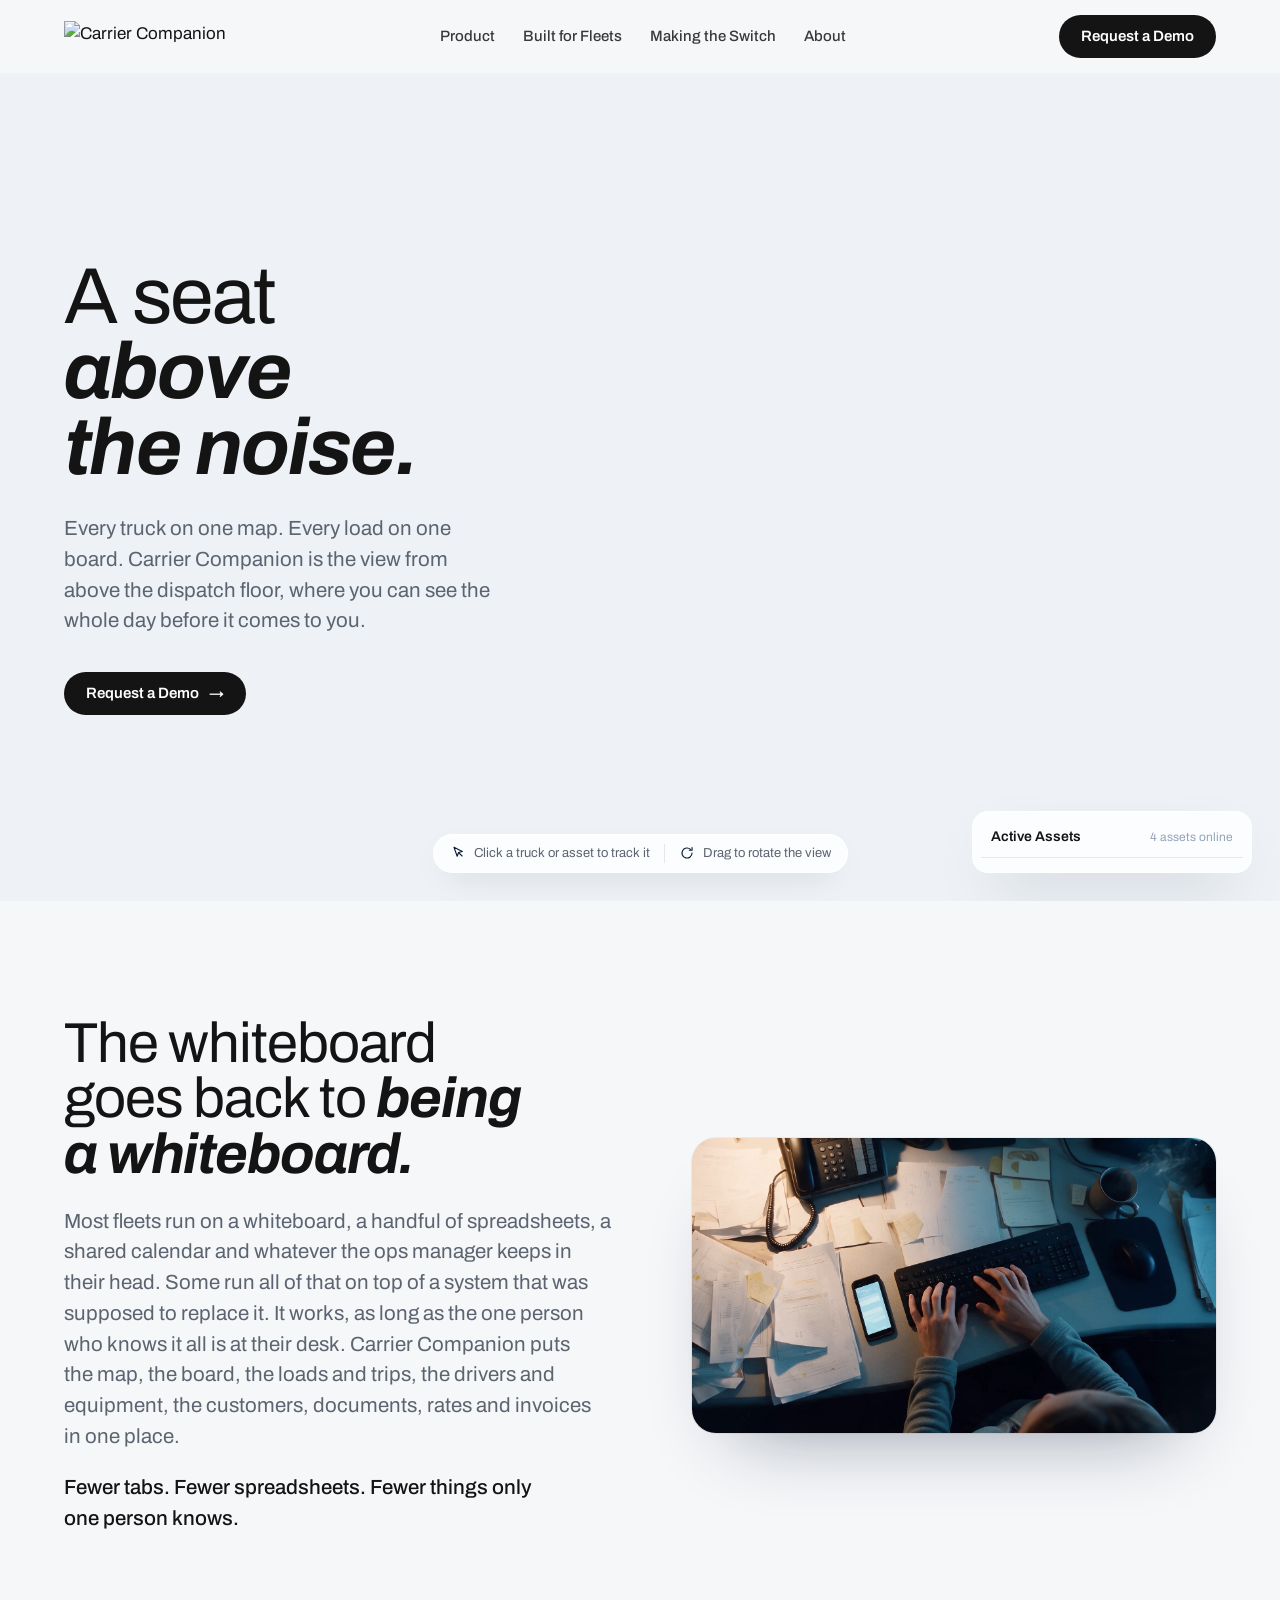
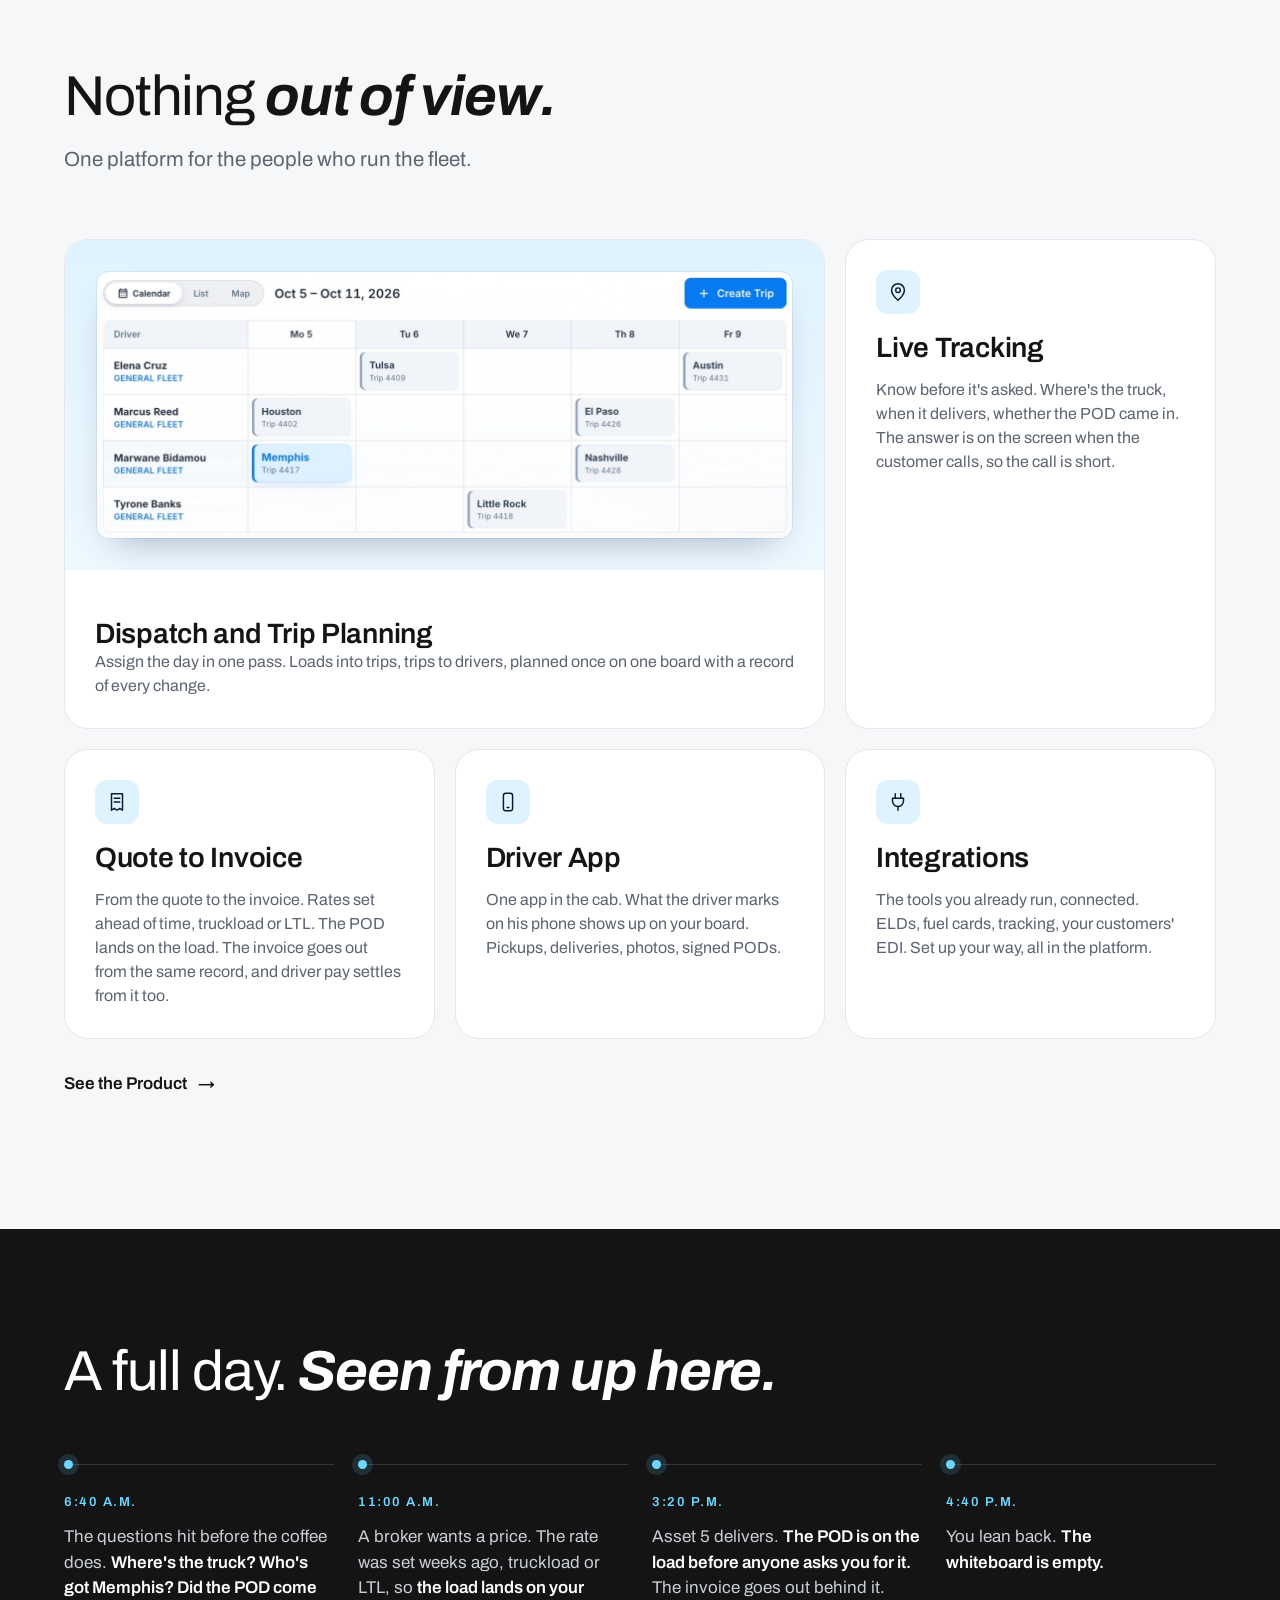
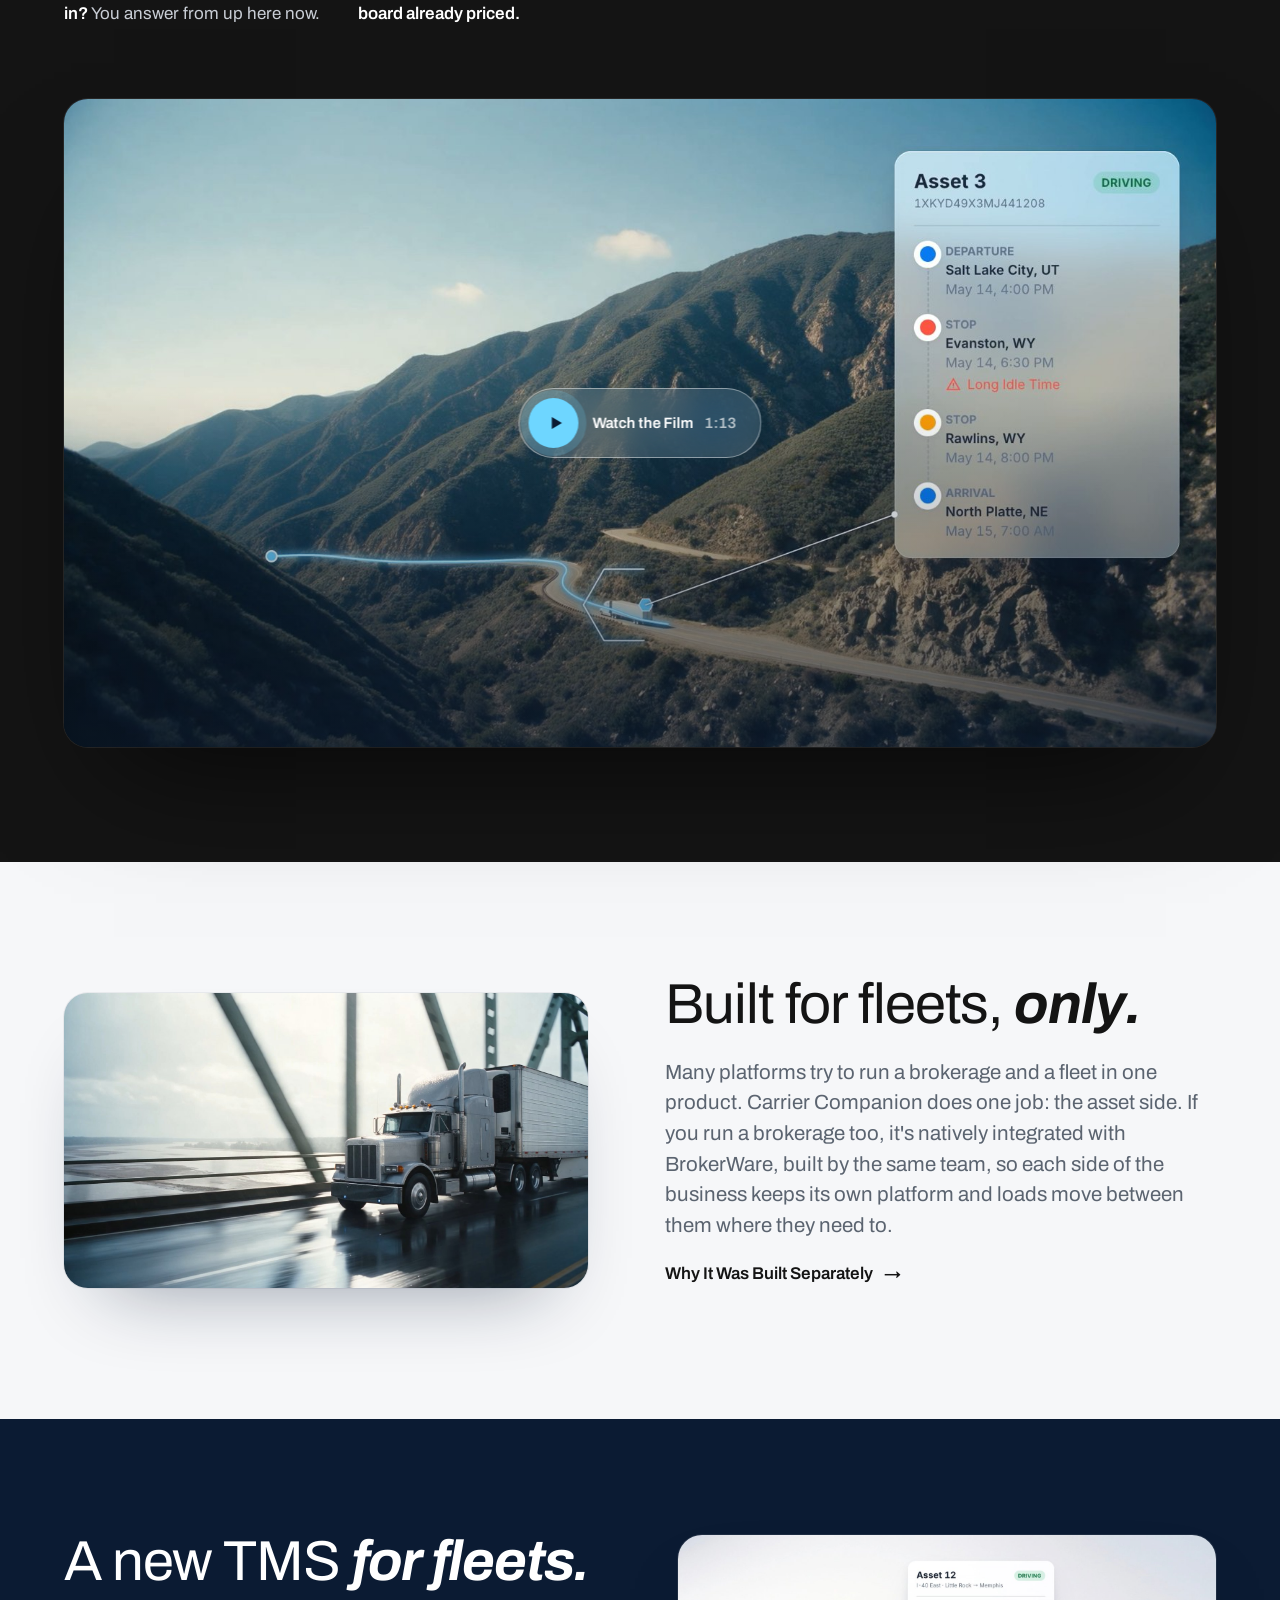
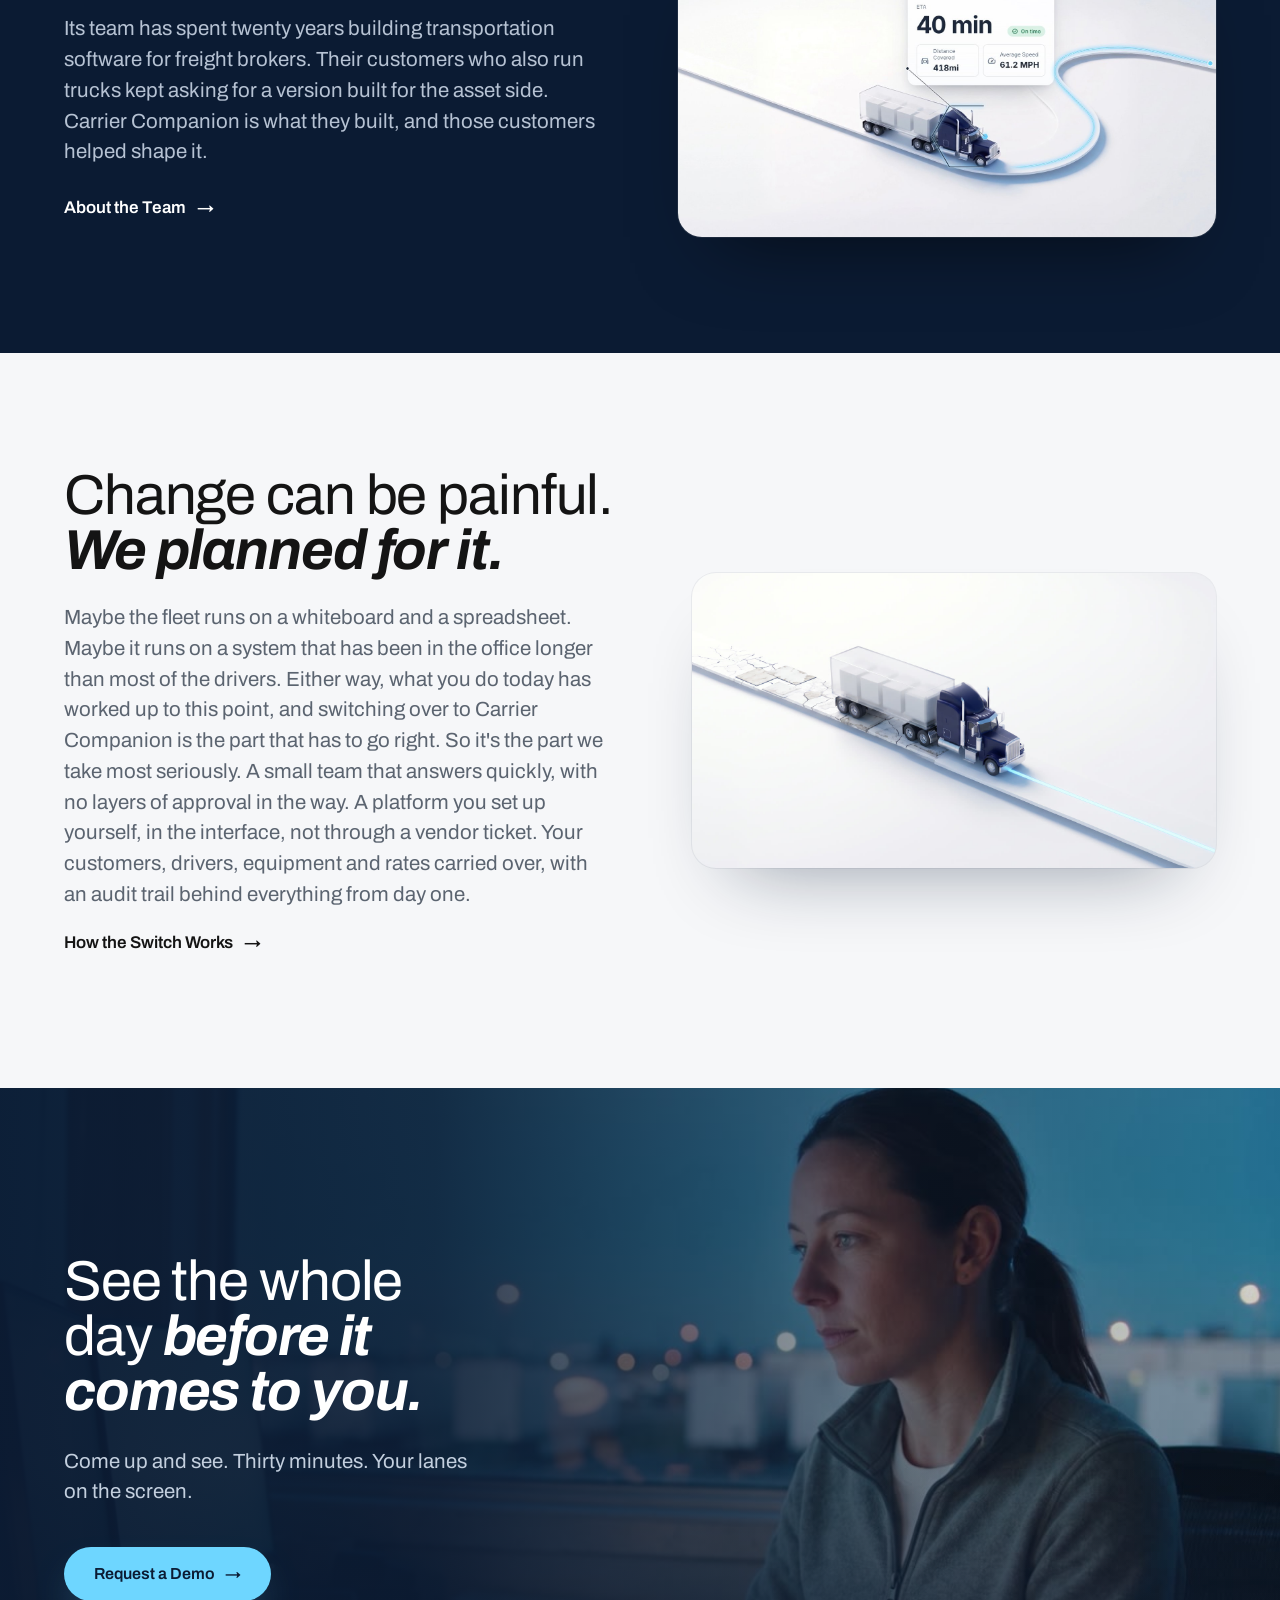
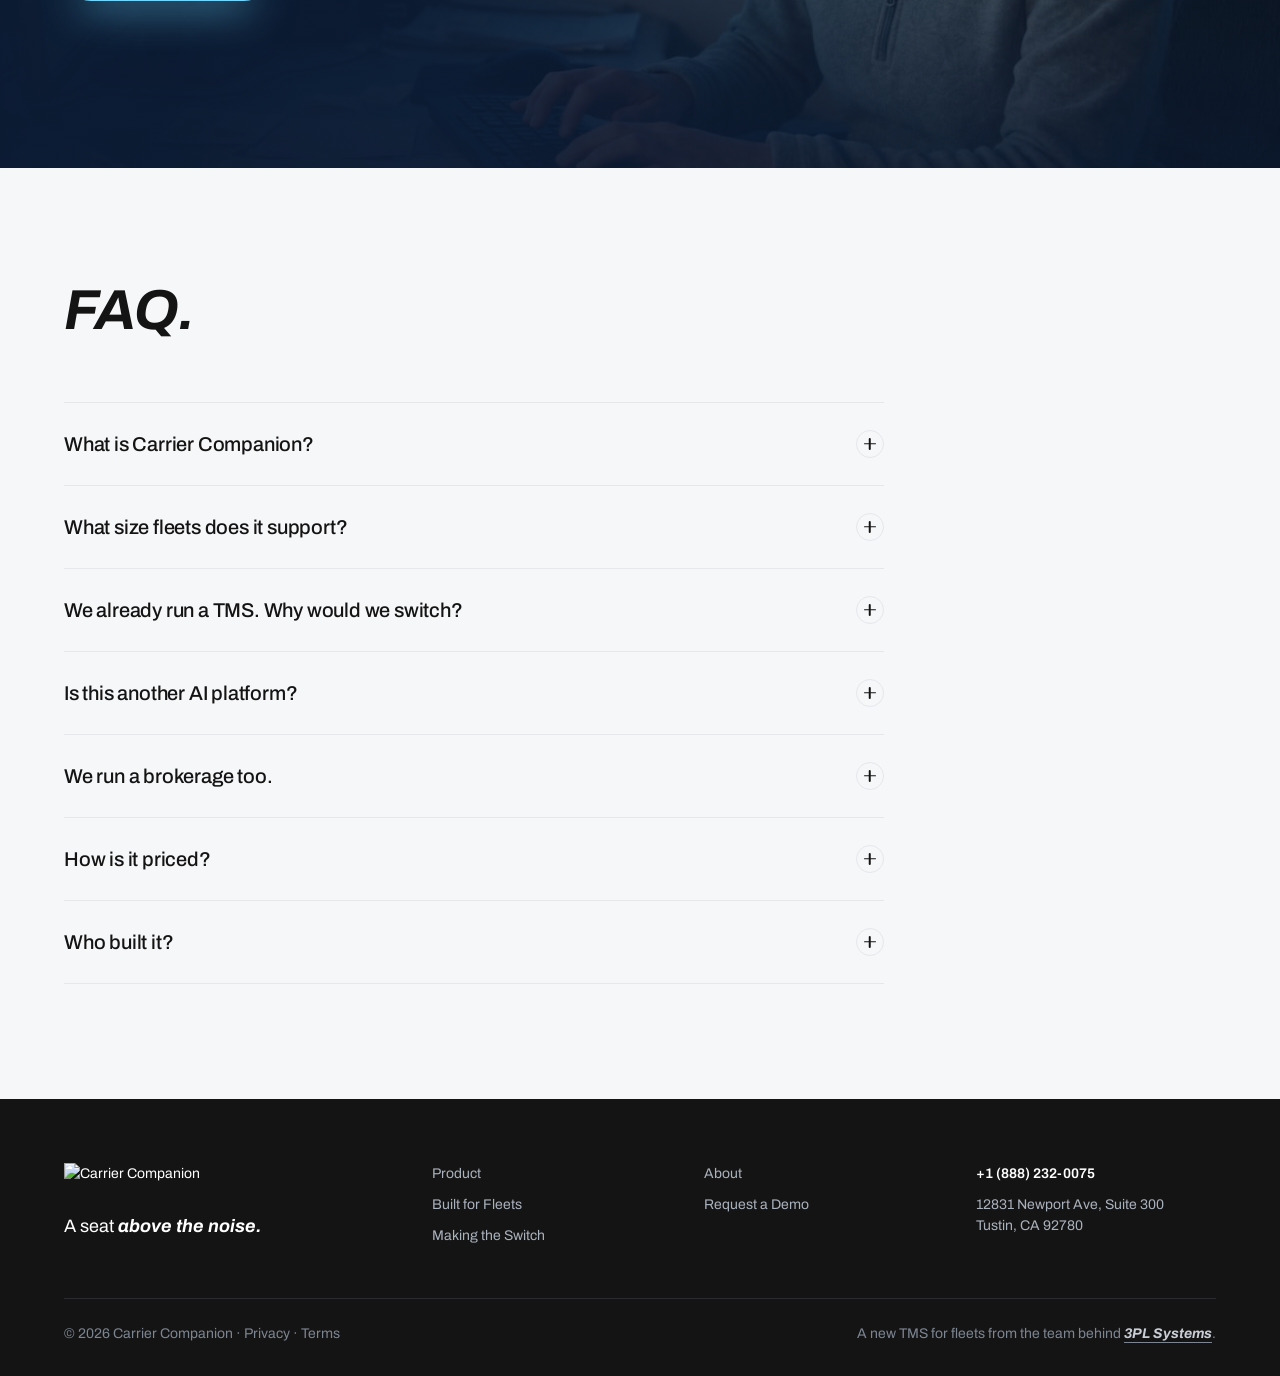
==== commit f1263fa1: "Client copy edits: no Demo data label on the hero, driver app in the FAQ, Oxford comma, About lineag" ====
--- a/index.html
+++ b/index.html
@@ -87,7 +87,6 @@
       <span>Drag to rotate the view</span>
     </span>
   </div>
-  <div class="tv-demo">Demo data</div>
 </section>
 
 <section class="section">
@@ -189,7 +188,7 @@
       <h2><em>FAQ.</em></h2>
     </div>
     <div class="faq reveal">
-      <details><summary>What is Carrier Companion? <span class="plus">+</span></summary><div class="a">A transportation management system for asset-based fleets, five trucks and up. It's built for the office side: dispatch, office managers, coordinators, planners. The map, the board, the loads and trips, drivers and equipment, customers, documents, rates and invoices, in one place.</div></details>
+      <details><summary>What is Carrier Companion? <span class="plus">+</span></summary><div class="a">A transportation management system for asset-based fleets, five trucks and up. It's built for the office side: dispatch, office managers, coordinators, planners. The map, the board, the loads and trips, drivers and equipment, customers, documents, rates and invoices, in one place, with a driver app that sends what happens in the cab straight back to the board.</div></details>
       <details><summary>What size fleets does it support? <span class="plus">+</span></summary><div class="a">From 5 trucks to 500 trucks. Carrier Companion is built to help you manage growth and simplify operations regardless of size.</div></details>
       <details><summary>We already run a TMS. Why would we switch? <span class="plus">+</span></summary><div class="a">Most fleets that talk to us do. The question is what the office does around it: the spreadsheets, the whiteboard, the report only one person can pull. If that list is long, that's the conversation worth having.</div></details>
       <details><summary>Is this another AI platform? <span class="plus">+</span></summary><div class="a">No. Where it helps, the platform is automated: matching available trucks to unassigned loads and pricing the match from your own rates.</div></details>
@@ -219,7 +218,7 @@
       </div>
     </div>
     <div class="footer-bottom">
-      <div>© 2026 Carrier Companion · <a href="#">Privacy</a> · <a href="#">Terms</a></div>
+      <div>© 2026 Carrier Companion · <a href="privacy">Privacy</a> · <a href="terms">Terms</a></div>
       <div class="hallmark">A new TMS for fleets from the team behind <a href="https://3plsystems.com" target="_blank" rel="noopener"><b>3PL Systems</b></a>.</div>
     </div>
   </div>
